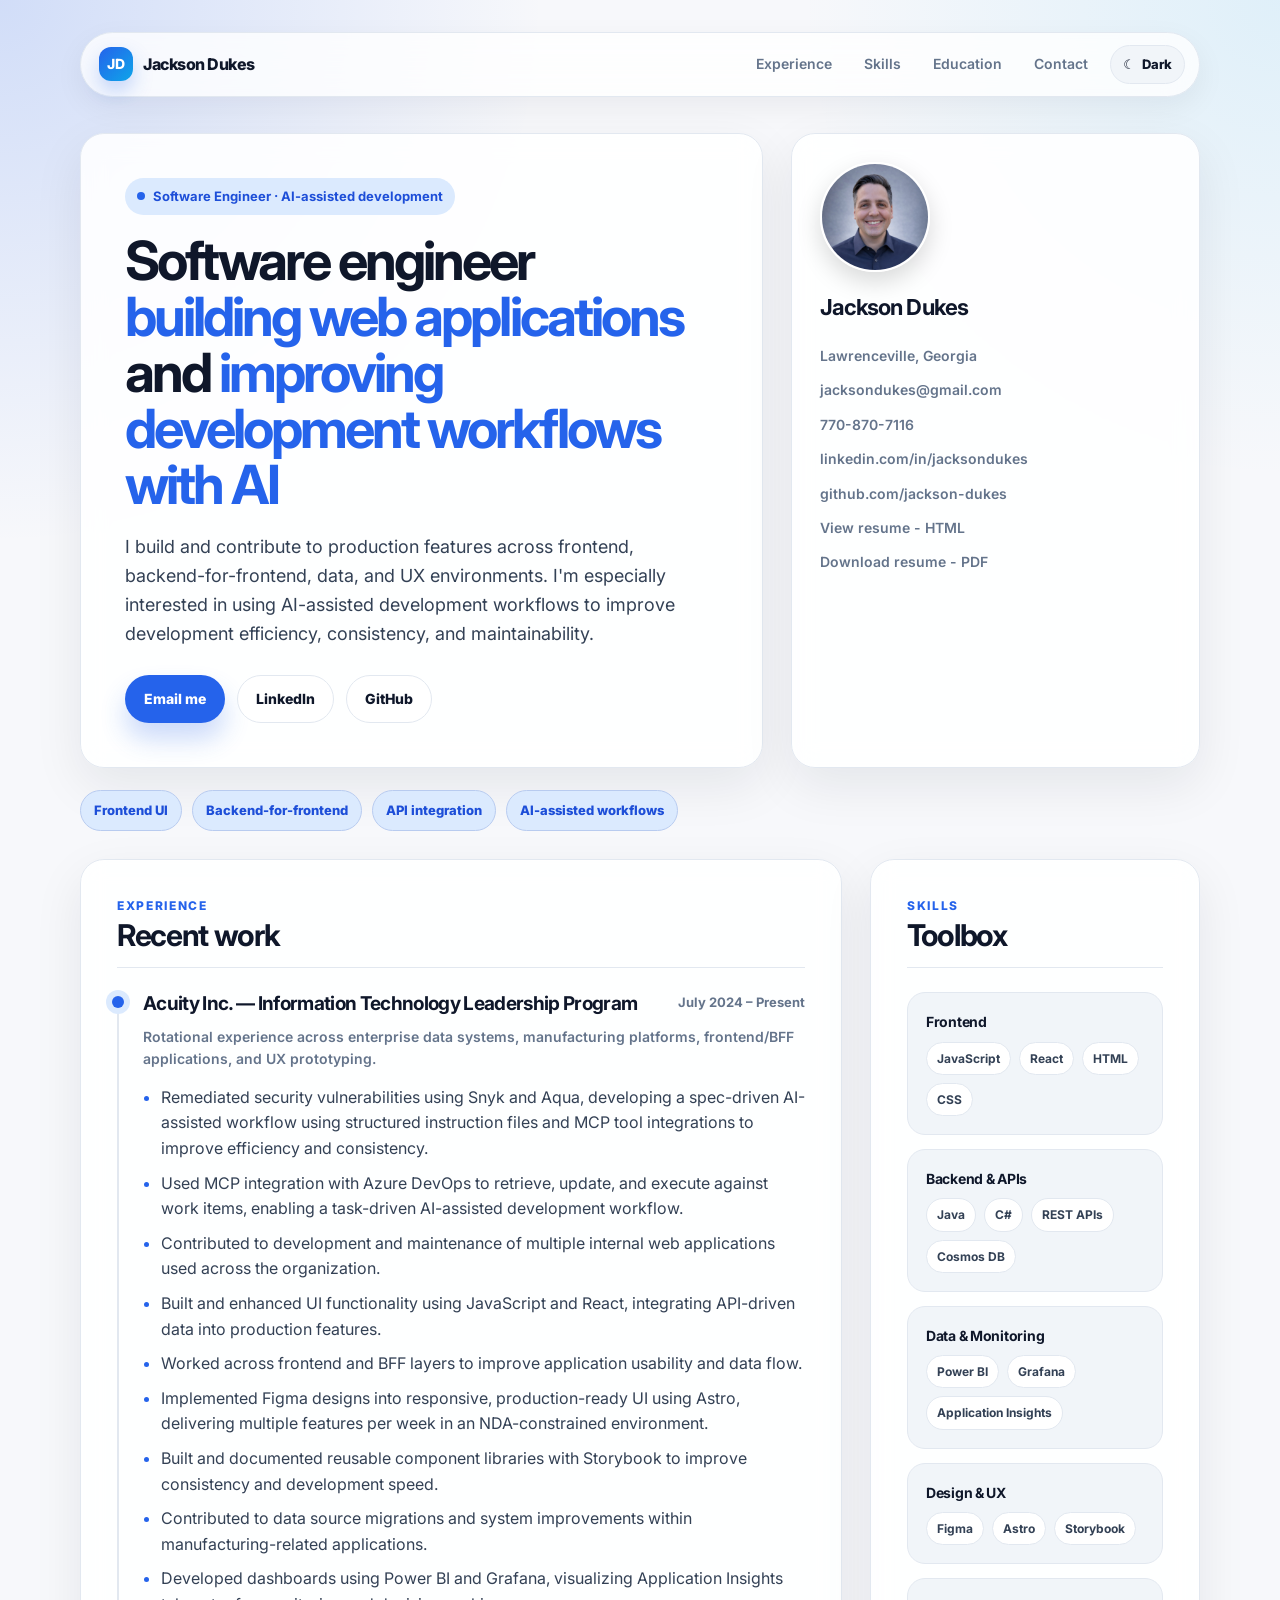
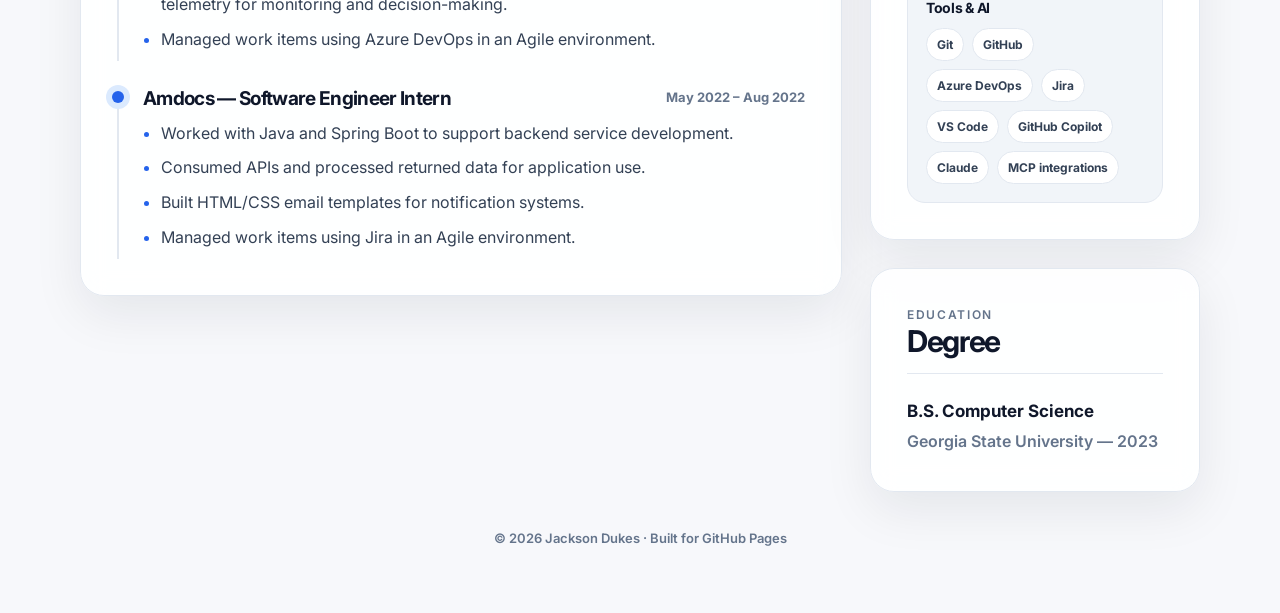
==== index.html @ f9eb19a1 "add resume" ====
<!DOCTYPE html>
<html lang="en">
<head>
  <meta charset="UTF-8" />
  <meta name="viewport" content="width=device-width, initial-scale=1.0" />
  <meta name="description" content="Jackson Dukes — Software engineer focused on frontend, BFF, internal web applications, and AI-assisted development workflows." />
  <meta name="theme-color" content="#f7f8fb" />
  <title>Jackson Dukes | Software Engineer</title>

  <link rel="preconnect" href="https://fonts.googleapis.com" />
  <link rel="preconnect" href="https://fonts.gstatic.com" crossorigin />
  <link href="https://fonts.googleapis.com/css2?family=Inter:wght@400;500;600;700;800&display=swap" rel="stylesheet" />
  <link rel="stylesheet" href="styles.css" />
</head>

<body>
  <main class="page">
    <nav class="nav" aria-label="Primary navigation">
      <a class="brand" href="#top" aria-label="Jackson Dukes home">
        <span class="brand-mark">JD</span>
        <span>Jackson Dukes</span>
      </a>

      <div class="nav-actions">
        <div class="nav-links" aria-label="Page sections">
          <a href="#experience">Experience</a>
          <a href="#skills">Skills</a>
          <a href="#education">Education</a>
          <a href="mailto:jacksondukes@gmail.com">Contact</a>
        </div>

        <button class="theme-toggle" type="button" aria-label="Toggle dark mode" aria-pressed="false">
          <span class="theme-toggle-icon" aria-hidden="true">☾</span>
          <span class="theme-toggle-text">Dark</span>
        </button>
      </div>
    </nav>

    <section class="hero" id="top">
      <div class="hero-card reveal">
        <div class="eyebrow">Software Engineer · AI-assisted development</div>
        <h1 class="hero-title">Software engineer <span>building web applications</span> and <span>improving development workflows with AI</span></h1>
        <p class="hero-summary">
          I build and contribute to production features across frontend, backend-for-frontend, data, and UX environments. I'm especially interested in using AI-assisted development workflows to improve development efficiency, consistency, and maintainability.
        </p>

        <div class="cta-row">
          <a class="button primary" href="mailto:jacksondukes@gmail.com">Email me</a>
          <a class="button secondary" href="https://www.linkedin.com/in/jacksondukes" target="_blank" rel="noreferrer">LinkedIn</a>
          <a class="button secondary" href="https://github.com/jackson-dukes" target="_blank" rel="noreferrer">GitHub</a>
        </div>
      </div>

      <aside class="contact-card reveal" aria-label="Contact information">
        <div class="profile-block">
          <img src="headshot.jpg" alt="Jackson Dukes headshot" class="avatar-img" />
          <div>
            <h2>Jackson Dukes</h2>
            <div class="contact-list">
              <span>Lawrenceville, Georgia</span>
              <a href="mailto:jacksondukes@gmail.com">jacksondukes@gmail.com</a>
              <a href="tel:+17708707116">770-870-7116</a>
              <a href="https://www.linkedin.com/in/jacksondukes" target="_blank" rel="noreferrer">linkedin.com/in/jacksondukes</a>
              <a href="https://github.com/jackson-dukes" target="_blank" rel="noreferrer">github.com/jackson-dukes</a>
              <a href="Jackson-Dukes-Software-Engineer-Resume.html" target="_blank">View resume - HTML</a>
              <a href="Jackson-Dukes-Software-Engineer-Resume.pdf" download>Download resume - PDF</a>
            </div>
          </div>
        </div>
      </aside>
    </section>

    <section class="focus-strip" aria-label="Professional focus areas">
      <div class="focus-item reveal">Frontend UI</div>
      <div class="focus-item reveal">Backend-for-frontend</div>
      <div class="focus-item reveal">API integration</div>
      <div class="focus-item reveal">AI-assisted workflows</div>
    </section>

    <div class="content-grid">
      <div class="main-column">
        <section class="section-card reveal" id="experience">
          <div class="section-header">
            <div>
              <p class="section-kicker">Experience</p>
              <h2>Recent work</h2>
            </div>
          </div>

          <div class="timeline">
            <article class="role">
              <div class="role-top">
                <h3>Acuity Inc. — Information Technology Leadership Program</h3>
                <span class="role-meta">July 2024 – Present</span>
              </div>
              <p class="role-note">Rotational experience across enterprise data systems, manufacturing platforms, frontend/BFF applications, and UX prototyping.</p>
              <ul>
                <li>Remediated security vulnerabilities using Snyk and Aqua, developing a spec-driven AI-assisted workflow using structured instruction files and MCP tool integrations to improve efficiency and consistency.</li>
                <li>Used MCP integration with Azure DevOps to retrieve, update, and execute against work items, enabling a task-driven AI-assisted development workflow.</li>
                <li>Contributed to development and maintenance of multiple internal web applications used across the organization.</li>
                <li>Built and enhanced UI functionality using JavaScript and React, integrating API-driven data into production features.</li>
                <li>Worked across frontend and BFF layers to improve application usability and data flow.</li>
                <li>Implemented Figma designs into responsive, production-ready UI using Astro, delivering multiple features per week in an NDA-constrained environment.</li>
                <li>Built and documented reusable component libraries with Storybook to improve consistency and development speed.</li>
                <li>Contributed to data source migrations and system improvements within manufacturing-related applications.</li>
                <li>Developed dashboards using Power BI and Grafana, visualizing Application Insights telemetry for monitoring and decision-making.</li>
                <li>Managed work items using Azure DevOps in an Agile environment.</li>
              </ul>
            </article>

            <article class="role">
              <div class="role-top">
                <h3>Amdocs — Software Engineer Intern</h3>
                <span class="role-meta">May 2022 – Aug 2022</span>
              </div>
              <ul>
                <li>Worked with Java and Spring Boot to support backend service development.</li>
                <li>Consumed APIs and processed returned data for application use.</li>
                <li>Built HTML/CSS email templates for notification systems.</li>
                <li>Managed work items using Jira in an Agile environment.</li>
              </ul>
            </article>
          </div>
        </section>
      </div>

      <aside class="side-column">
        <section class="section-card reveal" id="skills">
          <div class="section-header">
            <div>
              <p class="section-kicker">Skills</p>
              <h2>Toolbox</h2>
            </div>
          </div>

          <div class="skills-grid">
            <div class="skill-group">
              <h3>Frontend</h3>
              <div class="chips">
                <span class="chip">JavaScript</span>
                <span class="chip">React</span>
                <span class="chip">HTML</span>
                <span class="chip">CSS</span>
              </div>
            </div>

            <div class="skill-group">
              <h3>Backend & APIs</h3>
              <div class="chips">
                <span class="chip">Java</span>
                <span class="chip">C#</span>
                <span class="chip">REST APIs</span>
                <span class="chip">Cosmos DB</span>
              </div>
            </div>

            <div class="skill-group">
              <h3>Data & Monitoring</h3>
              <div class="chips">
                <span class="chip">Power BI</span>
                <span class="chip">Grafana</span>
                <span class="chip">Application Insights</span>
              </div>
            </div>

            <div class="skill-group">
              <h3>Design & UX</h3>
              <div class="chips">
                <span class="chip">Figma</span>
                <span class="chip">Astro</span>
                <span class="chip">Storybook</span>
              </div>
            </div>

            <div class="skill-group">
              <h3>Tools & AI</h3>
              <div class="chips">
                <span class="chip">Git</span>
                <span class="chip">GitHub</span>
                <span class="chip">Azure DevOps</span>
                <span class="chip">Jira</span>
                <span class="chip">VS Code</span>
                <span class="chip">GitHub Copilot</span>
                <span class="chip">Claude</span>
                <span class="chip">MCP integrations</span>
              </div>
            </div>
          </div>
        </section>

        <section class="section-card education-card reveal" id="education">
          <div class="section-header">
            <div>
              <p class="section-kicker">Education</p>
              <h2>Degree</h2>
            </div>
          </div>
          <p><strong>B.S. Computer Science</strong>Georgia State University — 2023</p>
        </section>
      </aside>
    </div>

    <footer class="footer">
      © 2026 Jackson Dukes · Built for GitHub Pages
    </footer>
  </main>

  <script src="script.js"></script>
</body>
</html>
---- styles.css ----
:root {
  --bg: #f7f8fb;
  --surface: #ffffff;
  --surface-alpha: rgba(255, 255, 255, 0.88);
  --surface-nav: rgba(255, 255, 255, 0.78);
  --surface-soft: #f1f5f9;
  --text: #0f172a;
  --muted: #64748b;
  --body-text: #334155;
  --line: #e2e8f0;
  --accent: #2563eb;
  --accent-dark: #1d4ed8;
  --accent-soft: #dbeafe;
  --shadow: 0 18px 50px rgba(15, 23, 42, 0.08);
  --radius-lg: 24px;
  --radius-md: 18px;
  --max-width: 1120px;
}

[data-theme="dark"] {
  --bg: #020617;
  --surface: #0f172a;
  --surface-alpha: rgba(15, 23, 42, 0.86);
  --surface-nav: rgba(15, 23, 42, 0.78);
  --surface-soft: #111c31;
  --text: #f8fafc;
  --muted: #94a3b8;
  --body-text: #cbd5e1;
  --line: rgba(148, 163, 184, 0.24);
  --accent: #60a5fa;
  --accent-dark: #93c5fd;
  --accent-soft: rgba(96, 165, 250, 0.16);
  --shadow: 0 24px 70px rgba(0, 0, 0, 0.32);
}

* {
  box-sizing: border-box;
}

html {
  scroll-behavior: smooth;
}

body {
  margin: 0;
  font-family: "Inter", system-ui, -apple-system, BlinkMacSystemFont, "Segoe UI", sans-serif;
  background:
    radial-gradient(circle at top left, color-mix(in srgb, var(--accent) 18%, transparent), transparent 34rem),
    radial-gradient(circle at top right, rgba(14, 165, 233, 0.10), transparent 30rem),
    var(--bg);
  color: var(--text);
  line-height: 1.6;
  transition: background-color 180ms ease, color 180ms ease;
}

a {
  color: inherit;
  text-decoration: none;
}

.page {
  width: min(100% - 32px, var(--max-width));
  margin: 0 auto;
  padding: 32px 0 64px;
}

.nav {
  position: sticky;
  top: 16px;
  z-index: 10;
  display: flex;
  align-items: center;
  justify-content: space-between;
  gap: 16px;
  margin-bottom: 36px;
  padding: 12px 14px 12px 18px;
  background: var(--surface-nav);
  border: 1px solid var(--line);
  border-radius: 999px;
  backdrop-filter: blur(16px);
  box-shadow: 0 10px 30px rgba(15, 23, 42, 0.06);
}

.brand,
.nav-actions,
.nav-links,
.theme-toggle,
.cta-row,
.button {
  display: inline-flex;
  align-items: center;
}

.brand {
  gap: 10px;
  font-weight: 800;
  letter-spacing: -0.03em;
}

.brand-mark {
  display: grid;
  place-items: center;
  width: 34px;
  height: 34px;
  border-radius: 12px;
  color: #ffffff;
  background: linear-gradient(135deg, var(--accent), #0ea5e9);
  font-size: 14px;
  box-shadow: 0 10px 20px rgba(37, 99, 235, 0.25);
}

.nav-actions {
  gap: 10px;
}

.nav-links {
  gap: 8px;
  color: var(--muted);
  font-size: 14px;
  font-weight: 600;
}

.nav-links a,
.theme-toggle {
  min-height: 38px;
  padding: 8px 12px;
  border-radius: 999px;
}

.nav-links a:hover {
  color: var(--text);
  background: var(--surface-soft);
}

.theme-toggle {
  gap: 7px;
  color: var(--text);
  background: var(--surface-soft);
  border: 1px solid var(--line);
  cursor: pointer;
  font: inherit;
  font-size: 13px;
  font-weight: 800;
}

.theme-toggle:hover {
  transform: translateY(-1px);
}

.hero {
  display: grid;
  grid-template-columns: minmax(0, 1.25fr) minmax(280px, 0.75fr);
  gap: 28px;
  align-items: stretch;
  margin-bottom: 22px;
}

.hero-card,
.contact-card,
.section-card {
  background: var(--surface-alpha);
  border: 1px solid var(--line);
  border-radius: var(--radius-lg);
  box-shadow: var(--shadow);
  backdrop-filter: blur(12px);
}

.hero-card {
  padding: clamp(28px, 4vw, 44px);
}

.eyebrow {
  display: inline-flex;
  align-items: center;
  gap: 8px;
  margin-bottom: 18px;
  padding: 8px 12px;
  color: var(--accent-dark);
  background: var(--accent-soft);
  border-radius: 999px;
  font-size: 13px;
  font-weight: 700;
}

.eyebrow::before {
  content: "";
  width: 8px;
  height: 8px;
  border-radius: 999px;
  background: var(--accent);
}

h1 {
  margin: 0;
  max-width: 760px;
  font-size: clamp(34px, 5vw, 54px);
  line-height: 1.04;
  letter-spacing: -0.055em;
}

.hero-title span {
  color: var(--accent);
}

.hero-summary {
  max-width: 720px;
  margin: 20px 0 0;
  color: var(--body-text);
  font-size: clamp(16px, 1.7vw, 18px);
}

.cta-row {
  flex-wrap: wrap;
  gap: 12px;
  margin-top: 26px;
}

.button {
  justify-content: center;
  min-height: 46px;
  padding: 12px 18px;
  border-radius: 999px;
  font-size: 14px;
  font-weight: 800;
  border: 1px solid transparent;
  transition: transform 160ms ease, box-shadow 160ms ease, background 160ms ease;
}

.button:hover {
  transform: translateY(-2px);
}

.button.primary {
  color: #ffffff;
  background: var(--accent);
  box-shadow: 0 16px 26px rgba(37, 99, 235, 0.24);
}

.button.primary:hover {
  background: var(--accent-dark);
}

.button.secondary {
  color: var(--text);
  background: var(--surface);
  border-color: var(--line);
}

.contact-card {
  display: flex;
  flex-direction: column;
  justify-content: space-between;
  padding: 28px;
}

.profile-block {
  display: grid;
  gap: 18px;
}

.avatar {
  display: grid;
  place-items: center;
  width: 72px;
  height: 72px;
  border-radius: 24px;
  color: #ffffff;
  background: linear-gradient(135deg, var(--text), var(--accent));
  font-size: 25px;
  font-weight: 800;
  letter-spacing: -0.06em;
  box-shadow: 0 18px 35px rgba(15, 23, 42, 0.2);
}

.avatar-img {
  width: 110px;
  height: 110px;
  border-radius: 50%;
  object-fit: cover;
  box-shadow: 0 10px 25px rgba(0,0,0,0.15);
  border: 2px solid white;
  transition: transform 0.2s ease, box-shadow 0.2s ease;
}

.avatar-img:hover {
  transform: scale(1.03);
  box-shadow: 0 14px 30px rgba(0,0,0,0.2);
}

.contact-card h2 {
  margin: 0;
  font-size: 22px;
  letter-spacing: -0.04em;
}

.contact-list {
  display: grid;
  gap: 12px;
  margin-top: 20px;
  color: var(--muted);
  font-size: 14px;
  font-weight: 600;
}

.contact-list a:hover {
  color: var(--accent);
}

.focus-strip {
  display: flex;
  flex-wrap: wrap;
  gap: 10px;
  margin: 22px 0 28px;
}

.focus-item {
  padding: 9px 13px;
  color: var(--accent-dark);
  background: var(--accent-soft);
  border: 1px solid color-mix(in srgb, var(--accent) 22%, var(--line));
  border-radius: 999px;
  font-size: 13px;
  font-weight: 800;
}

.content-grid {
  display: grid;
  grid-template-columns: minmax(0, 1fr) 330px;
  gap: 28px;
  align-items: start;
}

.main-column,
.side-column {
  display: grid;
  gap: 28px;
}

.section-card {
  padding: clamp(24px, 4vw, 36px);
}

.section-header {
  display: flex;
  align-items: end;
  justify-content: space-between;
  gap: 20px;
  margin-bottom: 24px;
  padding-bottom: 16px;
  border-bottom: 1px solid var(--line);
}

.section-kicker {
  margin: 0 0 4px;
  color: var(--accent);
  font-size: 12px;
  font-weight: 800;
  text-transform: uppercase;
  letter-spacing: 0.14em;
}

.section-header h2 {
  margin: 0;
  font-size: clamp(22px, 3vw, 30px);
  line-height: 1.08;
  letter-spacing: -0.045em;
}

.timeline {
  display: grid;
  gap: 26px;
}

.role {
  position: relative;
  padding-left: 24px;
  border-left: 2px solid var(--line);
}

.role::before {
  content: "";
  position: absolute;
  left: -7px;
  top: 4px;
  width: 12px;
  height: 12px;
  border-radius: 999px;
  background: var(--accent);
  box-shadow: 0 0 0 6px var(--accent-soft);
}

.role-top {
  display: flex;
  justify-content: space-between;
  gap: 16px;
  margin-bottom: 10px;
}

.role h3 {
  margin: 0;
  font-size: 19px;
  line-height: 1.25;
  letter-spacing: -0.035em;
}

.role-meta {
  flex: 0 0 auto;
  color: var(--muted);
  font-size: 13px;
  font-weight: 700;
  white-space: nowrap;
}

.role-note {
  margin: 0 0 14px;
  color: var(--muted);
  font-size: 14px;
  font-weight: 600;
}

ul {
  margin: 0;
  padding-left: 18px;
}

li {
  margin-bottom: 9px;
  color: var(--body-text);
}

li::marker {
  color: var(--accent);
}

.skills-grid {
  display: grid;
  gap: 14px;
}

.skill-group {
  padding: 18px;
  background: var(--surface-soft);
  border: 1px solid var(--line);
  border-radius: var(--radius-md);
}

.skill-group h3 {
  margin: 0 0 8px;
  font-size: 14px;
  letter-spacing: -0.02em;
}

.chips {
  display: flex;
  flex-wrap: wrap;
  gap: 8px;
}

.chip {
  display: inline-flex;
  align-items: center;
  min-height: 30px;
  padding: 6px 10px;
  color: var(--body-text);
  background: var(--surface);
  border: 1px solid var(--line);
  border-radius: 999px;
  font-size: 12px;
  font-weight: 700;
}

.education-card p {
  margin: 0;
  color: var(--muted);
  font-weight: 600;
}

.education-card strong {
  display: block;
  margin-bottom: 4px;
  color: var(--text);
  font-size: 17px;
}

.footer {
  margin-top: 36px;
  color: var(--muted);
  text-align: center;
  font-size: 13px;
  font-weight: 600;
}

.reveal {
  opacity: 0;
  transform: translateY(14px);
  transition: opacity 520ms ease, transform 520ms ease;
}

.reveal.is-visible {
  opacity: 1;
  transform: translateY(0);
}

@media (prefers-reduced-motion: reduce) {
  html {
    scroll-behavior: auto;
  }

  *,
  *::before,
  *::after {
    transition-duration: 0.01ms !important;
    animation-duration: 0.01ms !important;
    animation-iteration-count: 1 !important;
  }

  .reveal {
    opacity: 1;
    transform: none;
  }
}

@media (max-width: 900px) {
  .hero,
  .content-grid {
    grid-template-columns: 1fr;
  }

  .contact-card {
    min-height: auto;
  }

}

@media (max-width: 680px) {
  .page {
    width: min(100% - 22px, var(--max-width));
    padding-top: 16px;
  }

  .nav {
    position: static;
    align-items: flex-start;
    border-radius: 24px;
  }

  .nav-links {
    display: none;
  }

  .theme-toggle-text {
    display: none;
  }

  .hero-card,
  .contact-card,
  .section-card {
    border-radius: 22px;
  }

  .role-top {
    display: grid;
  }

  .role-meta {
    white-space: normal;
  }

  .cta-row .button {
    width: 100%;
  }
}

@media print {
  body {
    background: #ffffff;
    color: #111827;
  }

  .page {
    width: 100%;
    padding: 0;
  }

  .nav,
  .cta-row,
  .footer {
    display: none;
  }

  .hero,
  .content-grid {
    display: block;
  }

  .hero-card,
  .contact-card,
  .section-card,
  .focus-item {
    box-shadow: none;
    border: 1px solid #e5e7eb;
    break-inside: avoid;
  }

  .contact-card,
  .section-card,
  .focus-strip {
    margin-top: 16px;
  }
}
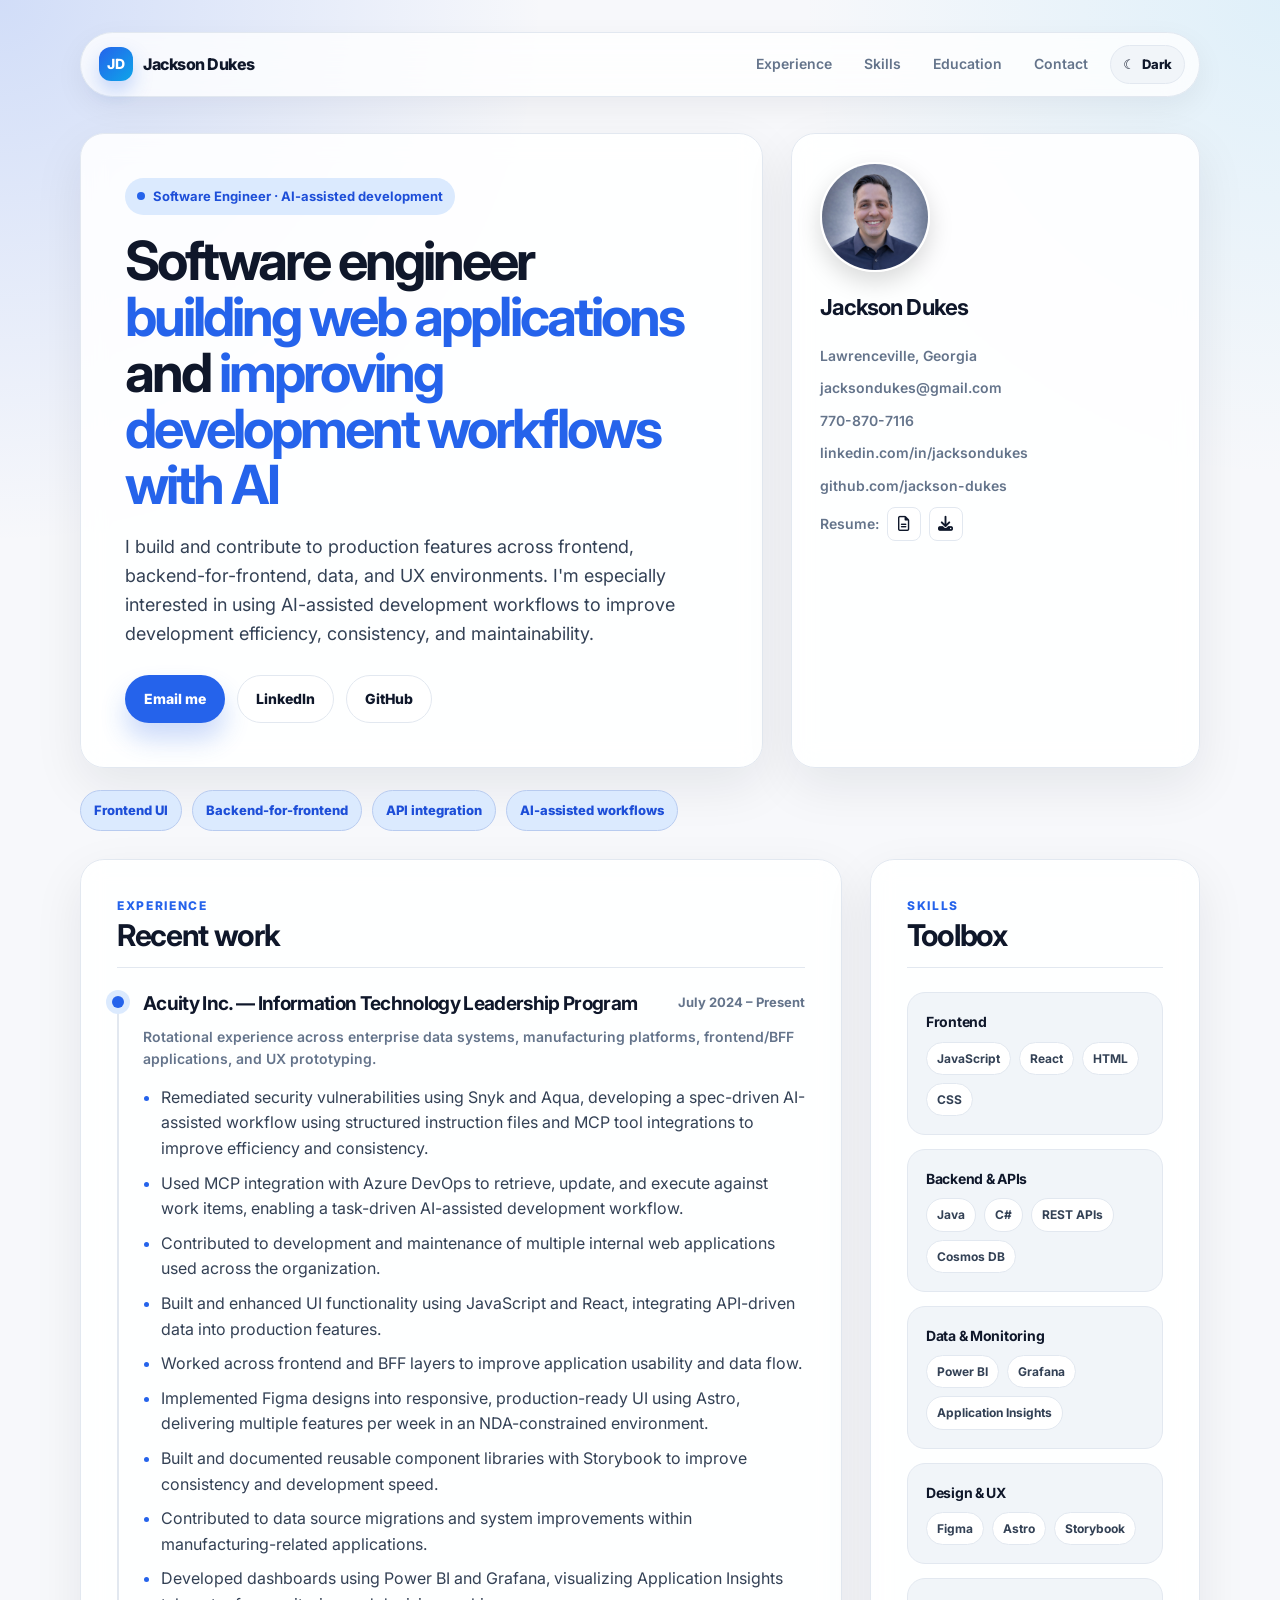
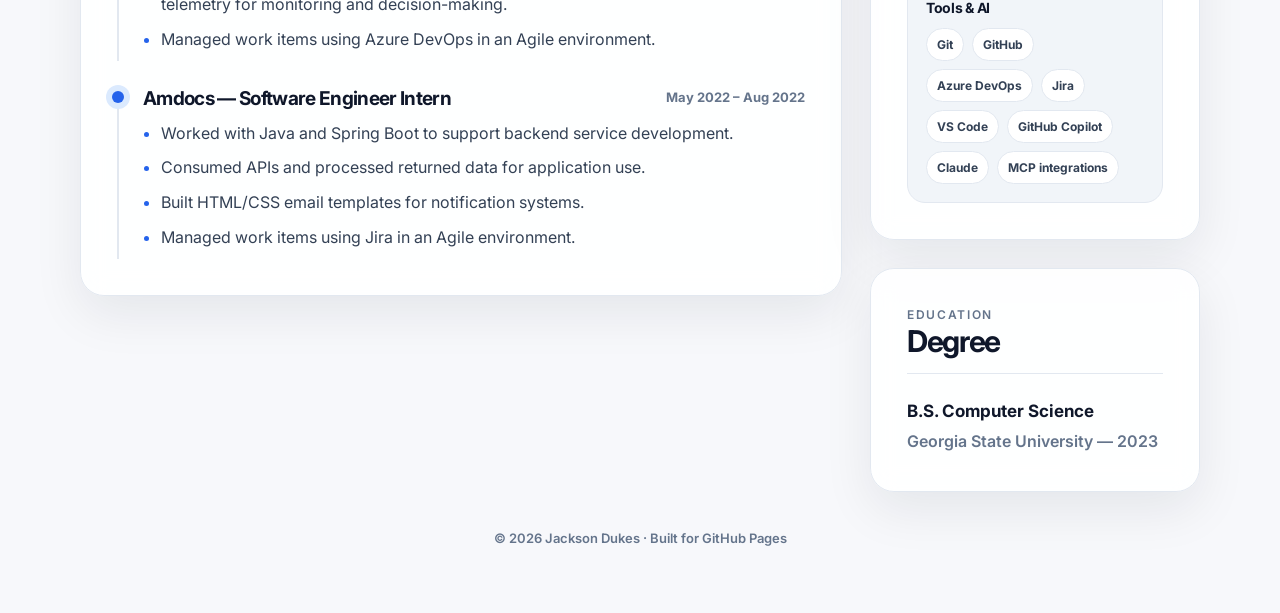
==== commit b6fa4b06: "add resume fontawesome icon links" ====
--- a/index.html
+++ b/index.html
@@ -11,6 +11,7 @@
   <link rel="preconnect" href="https://fonts.gstatic.com" crossorigin />
   <link href="https://fonts.googleapis.com/css2?family=Inter:wght@400;500;600;700;800&display=swap" rel="stylesheet" />
   <link rel="stylesheet" href="styles.css" />
+  <link rel="stylesheet" href="https://cdnjs.cloudflare.com/ajax/libs/font-awesome/6.5.0/css/all.min.css">
 </head>
 
 <body>
@@ -62,8 +63,24 @@
               <a href="tel:+17708707116">770-870-7116</a>
               <a href="https://www.linkedin.com/in/jacksondukes" target="_blank" rel="noreferrer">linkedin.com/in/jacksondukes</a>
               <a href="https://github.com/jackson-dukes" target="_blank" rel="noreferrer">github.com/jackson-dukes</a>
-              <a href="Jackson-Dukes-Software-Engineer-Resume.html" target="_blank">View resume - HTML</a>
-              <a href="Jackson-Dukes-Software-Engineer-Resume.pdf" download>Download resume - PDF</a>
+              <div class="resume-row">
+                <span class="resume-label">Resume:</span>
+
+                <a href="Jackson-Dukes-Software-Engineer-Resume.html"
+                  target="_blank"
+                  rel="noreferrer"
+                  class="resume-icon"
+                  aria-label="View resume (HTML)">
+                  <i class="fa-regular fa-file-lines"></i>
+                </a>
+
+                <a href="Jackson-Dukes-Software-Engineer-Resume.pdf"
+                  download
+                  class="resume-icon"
+                  aria-label="Download resume (PDF)">
+                  <i class="fa-solid fa-download"></i>
+                </a>
+              </div>
             </div>
           </div>
         </div>
--- a/styles.css
+++ b/styles.css
@@ -33,6 +33,8 @@
   --shadow: 0 24px 70px rgba(0, 0, 0, 0.32);
 }
 
+/* Base */
+
 * {
   box-sizing: border-box;
 }
@@ -58,11 +60,58 @@
   text-decoration: none;
 }
 
+ul {
+  margin: 0;
+  padding-left: 18px;
+}
+
+li {
+  margin-bottom: 9px;
+  color: var(--body-text);
+}
+
+li::marker {
+  color: var(--accent);
+}
+
+h1 {
+  margin: 0;
+  max-width: 760px;
+  font-size: clamp(34px, 5vw, 54px);
+  line-height: 1.04;
+  letter-spacing: -0.055em;
+}
+
+/* Layout */
+
 .page {
   width: min(100% - 32px, var(--max-width));
   margin: 0 auto;
   padding: 32px 0 64px;
 }
+
+.hero {
+  display: grid;
+  grid-template-columns: minmax(0, 1.25fr) minmax(280px, 0.75fr);
+  gap: 28px;
+  align-items: stretch;
+  margin-bottom: 22px;
+}
+
+.content-grid {
+  display: grid;
+  grid-template-columns: minmax(0, 1fr) 330px;
+  gap: 28px;
+  align-items: start;
+}
+
+.main-column,
+.side-column {
+  display: grid;
+  gap: 28px;
+}
+
+/* Navigation */
 
 .nav {
   position: sticky;
@@ -81,17 +130,9 @@
   box-shadow: 0 10px 30px rgba(15, 23, 42, 0.06);
 }
 
-.brand,
-.nav-actions,
-.nav-links,
-.theme-toggle,
-.cta-row,
-.button {
-  display: inline-flex;
-  align-items: center;
-}
-
 .brand {
+  display: inline-flex;
+  align-items: center;
   gap: 10px;
   font-weight: 800;
   letter-spacing: -0.03em;
@@ -110,10 +151,14 @@
 }
 
 .nav-actions {
+  display: inline-flex;
+  align-items: center;
   gap: 10px;
 }
 
 .nav-links {
+  display: inline-flex;
+  align-items: center;
   gap: 8px;
   color: var(--muted);
   font-size: 14px;
@@ -133,6 +178,8 @@
 }
 
 .theme-toggle {
+  display: inline-flex;
+  align-items: center;
   gap: 7px;
   color: var(--text);
   background: var(--surface-soft);
@@ -147,13 +194,7 @@
   transform: translateY(-1px);
 }
 
-.hero {
-  display: grid;
-  grid-template-columns: minmax(0, 1.25fr) minmax(280px, 0.75fr);
-  gap: 28px;
-  align-items: stretch;
-  margin-bottom: 22px;
-}
+/* Cards */
 
 .hero-card,
 .contact-card,
@@ -169,6 +210,19 @@
   padding: clamp(28px, 4vw, 44px);
 }
 
+.contact-card {
+  display: flex;
+  flex-direction: column;
+  gap: 16px;
+  padding: 28px;
+}
+
+.section-card {
+  padding: clamp(24px, 4vw, 36px);
+}
+
+/* Hero */
+
 .eyebrow {
   display: inline-flex;
   align-items: center;
@@ -190,14 +244,6 @@
   background: var(--accent);
 }
 
-h1 {
-  margin: 0;
-  max-width: 760px;
-  font-size: clamp(34px, 5vw, 54px);
-  line-height: 1.04;
-  letter-spacing: -0.055em;
-}
-
 .hero-title span {
   color: var(--accent);
 }
@@ -210,12 +256,18 @@
 }
 
 .cta-row {
+  display: inline-flex;
+  align-items: center;
   flex-wrap: wrap;
   gap: 12px;
   margin-top: 26px;
 }
 
+/* Buttons */
+
 .button {
+  display: inline-flex;
+  align-items: center;
   justify-content: center;
   min-height: 46px;
   padding: 12px 18px;
@@ -246,30 +298,11 @@
   border-color: var(--line);
 }
 
-.contact-card {
-  display: flex;
-  flex-direction: column;
-  justify-content: space-between;
-  padding: 28px;
-}
+/* Contact */
 
 .profile-block {
   display: grid;
   gap: 18px;
-}
-
-.avatar {
-  display: grid;
-  place-items: center;
-  width: 72px;
-  height: 72px;
-  border-radius: 24px;
-  color: #ffffff;
-  background: linear-gradient(135deg, var(--text), var(--accent));
-  font-size: 25px;
-  font-weight: 800;
-  letter-spacing: -0.06em;
-  box-shadow: 0 18px 35px rgba(15, 23, 42, 0.2);
 }
 
 .avatar-img {
@@ -277,14 +310,14 @@
   height: 110px;
   border-radius: 50%;
   object-fit: cover;
-  box-shadow: 0 10px 25px rgba(0,0,0,0.15);
-  border: 2px solid white;
+  border: 2px solid #ffffff;
+  box-shadow: 0 10px 25px rgba(0, 0, 0, 0.15);
   transition: transform 0.2s ease, box-shadow 0.2s ease;
 }
 
 .avatar-img:hover {
   transform: scale(1.03);
-  box-shadow: 0 14px 30px rgba(0,0,0,0.2);
+  box-shadow: 0 14px 30px rgba(0, 0, 0, 0.2);
 }
 
 .contact-card h2 {
@@ -295,7 +328,7 @@
 
 .contact-list {
   display: grid;
-  gap: 12px;
+  gap: 10px;
   margin-top: 20px;
   color: var(--muted);
   font-size: 14px;
@@ -305,6 +338,39 @@
 .contact-list a:hover {
   color: var(--accent);
 }
+
+.resume-row {
+  display: flex;
+  align-items: center;
+  gap: 8px;
+}
+
+.resume-label {
+  color: var(--muted);
+}
+
+.resume-icon {
+  display: inline-flex;
+  align-items: center;
+  justify-content: center;
+  width: 34px;
+  height: 34px;
+  color: var(--text);
+  background: var(--surface);
+  border: 1px solid var(--line);
+  border-radius: 8px;
+  font-size: 15px;
+  transition: color 150ms ease, background 150ms ease, border-color 150ms ease, transform 150ms ease;
+}
+
+.resume-icon:hover {
+  color: var(--accent);
+  background: var(--accent-soft);
+  border-color: var(--accent);
+  transform: translateY(-1px);
+}
+
+/* Focus strip */
 
 .focus-strip {
   display: flex;
@@ -323,22 +389,7 @@
   font-weight: 800;
 }
 
-.content-grid {
-  display: grid;
-  grid-template-columns: minmax(0, 1fr) 330px;
-  gap: 28px;
-  align-items: start;
-}
-
-.main-column,
-.side-column {
-  display: grid;
-  gap: 28px;
-}
-
-.section-card {
-  padding: clamp(24px, 4vw, 36px);
-}
+/* Sections */
 
 .section-header {
   display: flex;
@@ -366,6 +417,8 @@
   letter-spacing: -0.045em;
 }
 
+/* Experience */
+
 .timeline {
   display: grid;
   gap: 26px;
@@ -418,19 +471,7 @@
   font-weight: 600;
 }
 
-ul {
-  margin: 0;
-  padding-left: 18px;
-}
-
-li {
-  margin-bottom: 9px;
-  color: var(--body-text);
-}
-
-li::marker {
-  color: var(--accent);
-}
+/* Skills */
 
 .skills-grid {
   display: grid;
@@ -469,6 +510,8 @@
   font-weight: 700;
 }
 
+/* Education */
+
 .education-card p {
   margin: 0;
   color: var(--muted);
@@ -481,6 +524,8 @@
   color: var(--text);
   font-size: 17px;
 }
+
+/* Footer */
 
 .footer {
   margin-top: 36px;
@@ -490,6 +535,8 @@
   font-weight: 600;
 }
 
+/* Reveal animation */
+
 .reveal {
   opacity: 0;
   transform: translateY(14px);
@@ -500,6 +547,8 @@
   opacity: 1;
   transform: translateY(0);
 }
+
+/* Accessibility */
 
 @media (prefers-reduced-motion: reduce) {
   html {
@@ -520,6 +569,8 @@
   }
 }
 
+/* Tablet */
+
 @media (max-width: 900px) {
   .hero,
   .content-grid {
@@ -529,8 +580,9 @@
   .contact-card {
     min-height: auto;
   }
-
-}
+}
+
+/* Mobile */
 
 @media (max-width: 680px) {
   .page {
@@ -570,6 +622,8 @@
     width: 100%;
   }
 }
+
+/* Print */
 
 @media print {
   body {
@@ -607,4 +661,4 @@
   .focus-strip {
     margin-top: 16px;
   }
-}
+}
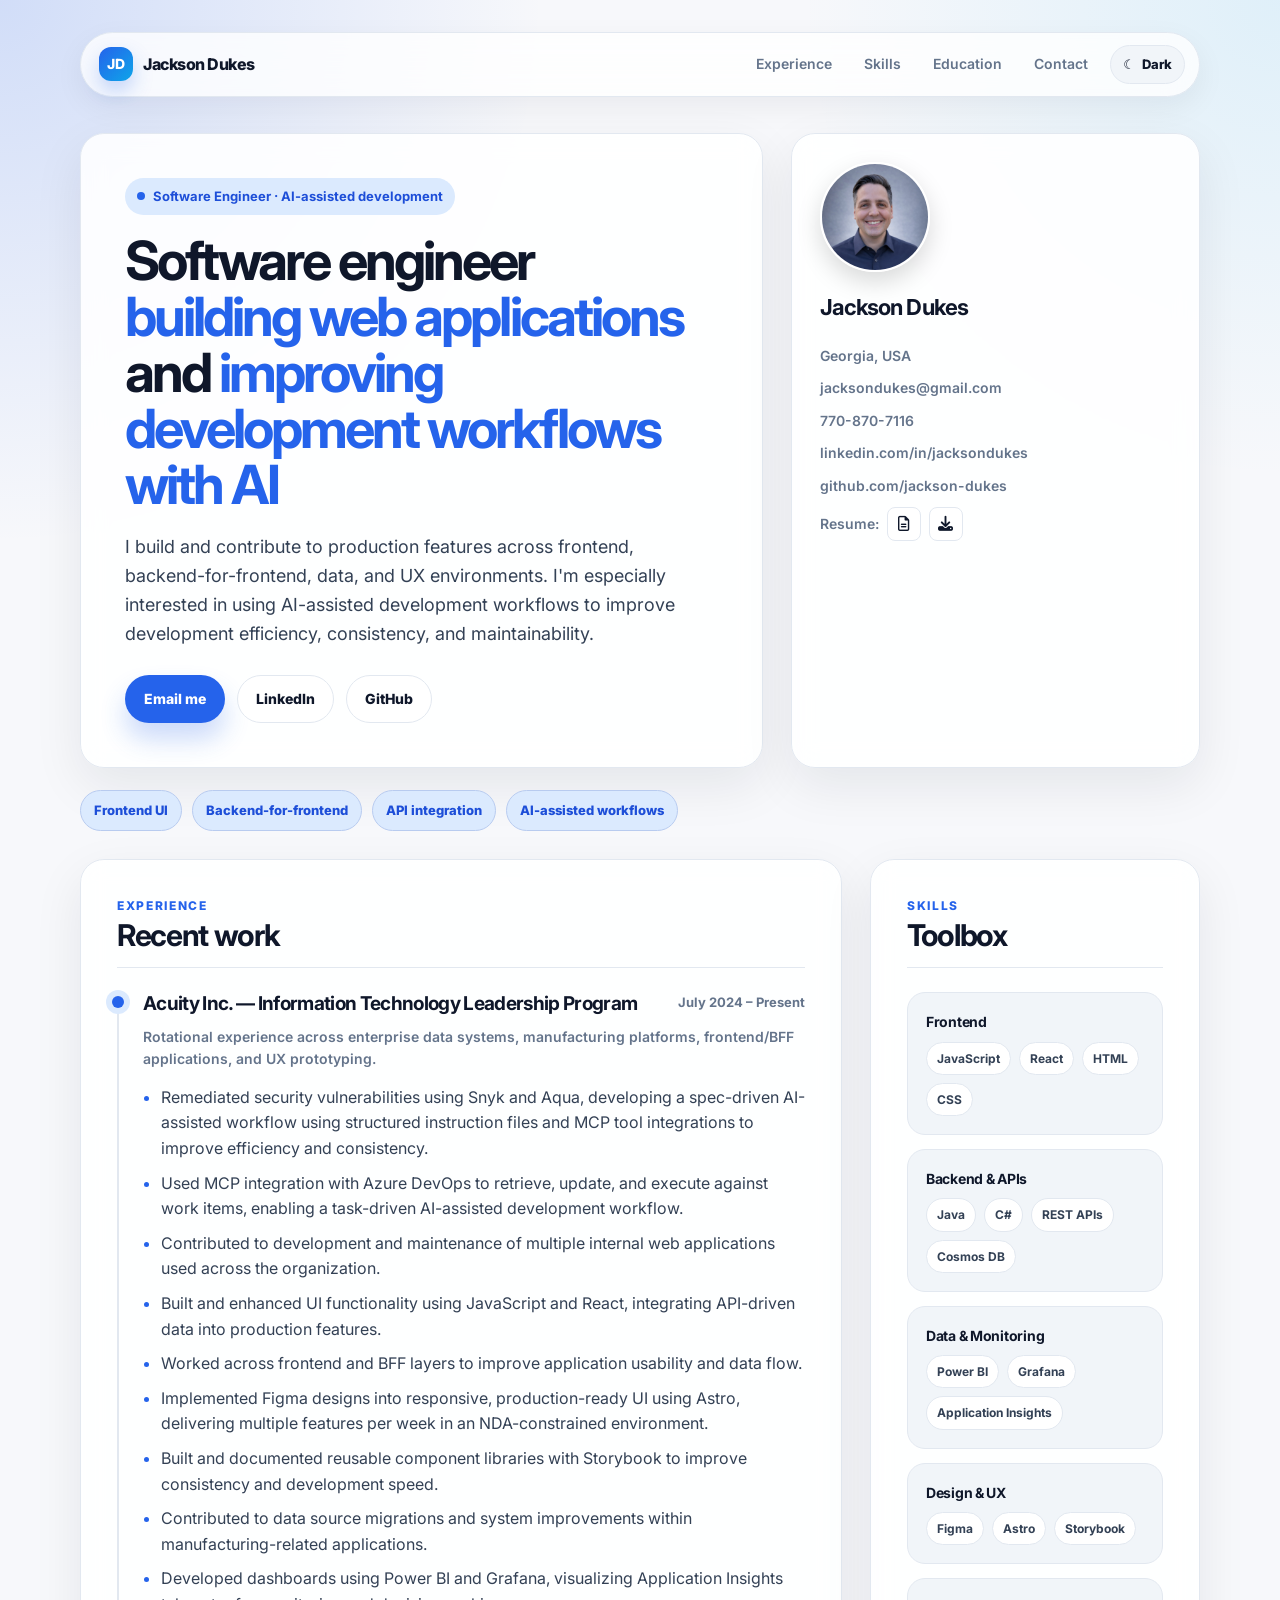
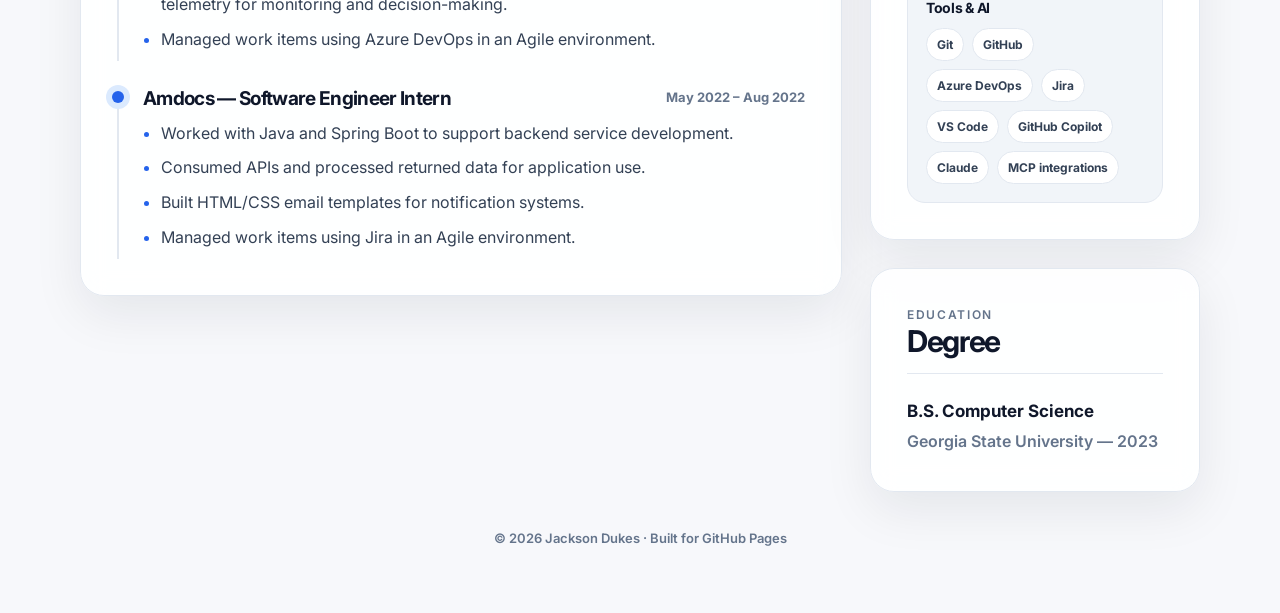
==== commit 594ad21c: "update location" ====
--- a/index.html
+++ b/index.html
@@ -58,7 +58,7 @@
           <div>
             <h2>Jackson Dukes</h2>
             <div class="contact-list">
-              <span>Lawrenceville, Georgia</span>
+              <span>Georgia, USA</span>
               <a href="mailto:jacksondukes@gmail.com">jacksondukes@gmail.com</a>
               <a href="tel:+17708707116">770-870-7116</a>
               <a href="https://www.linkedin.com/in/jacksondukes" target="_blank" rel="noreferrer">linkedin.com/in/jacksondukes</a>
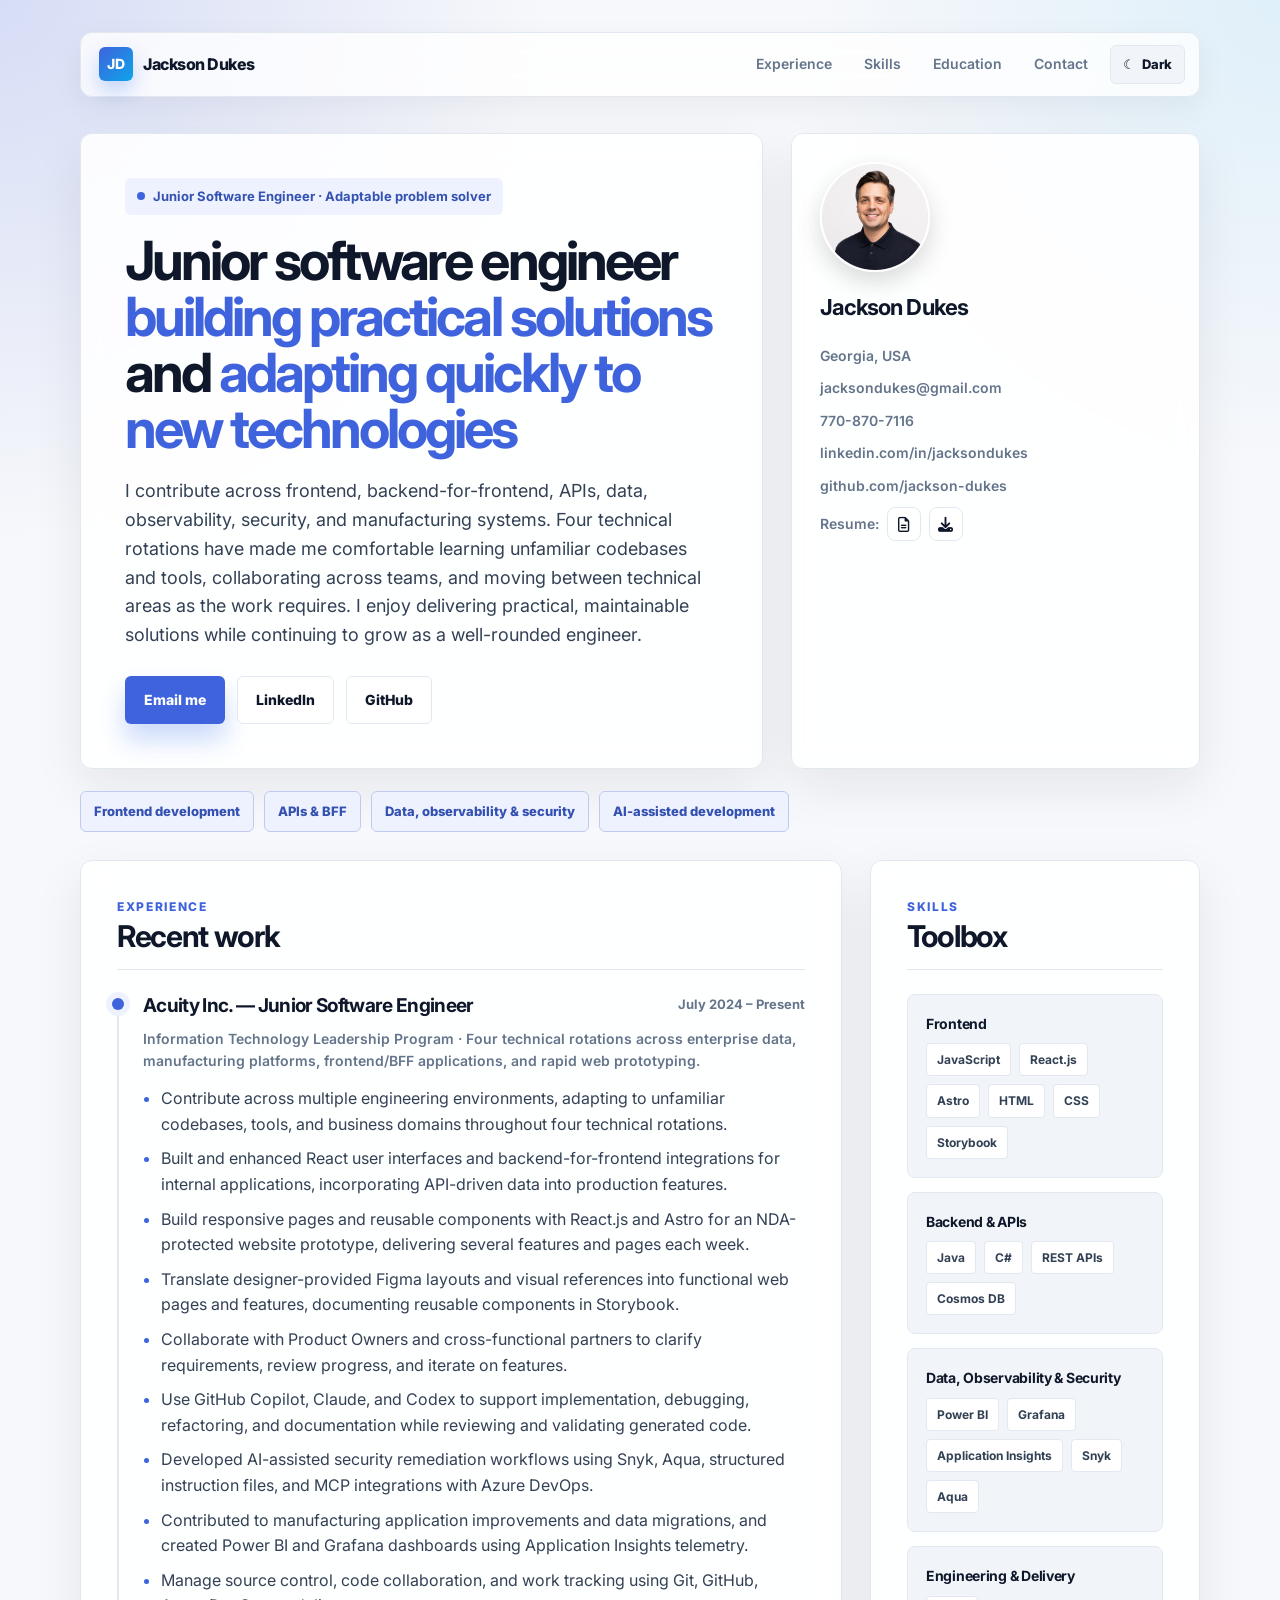
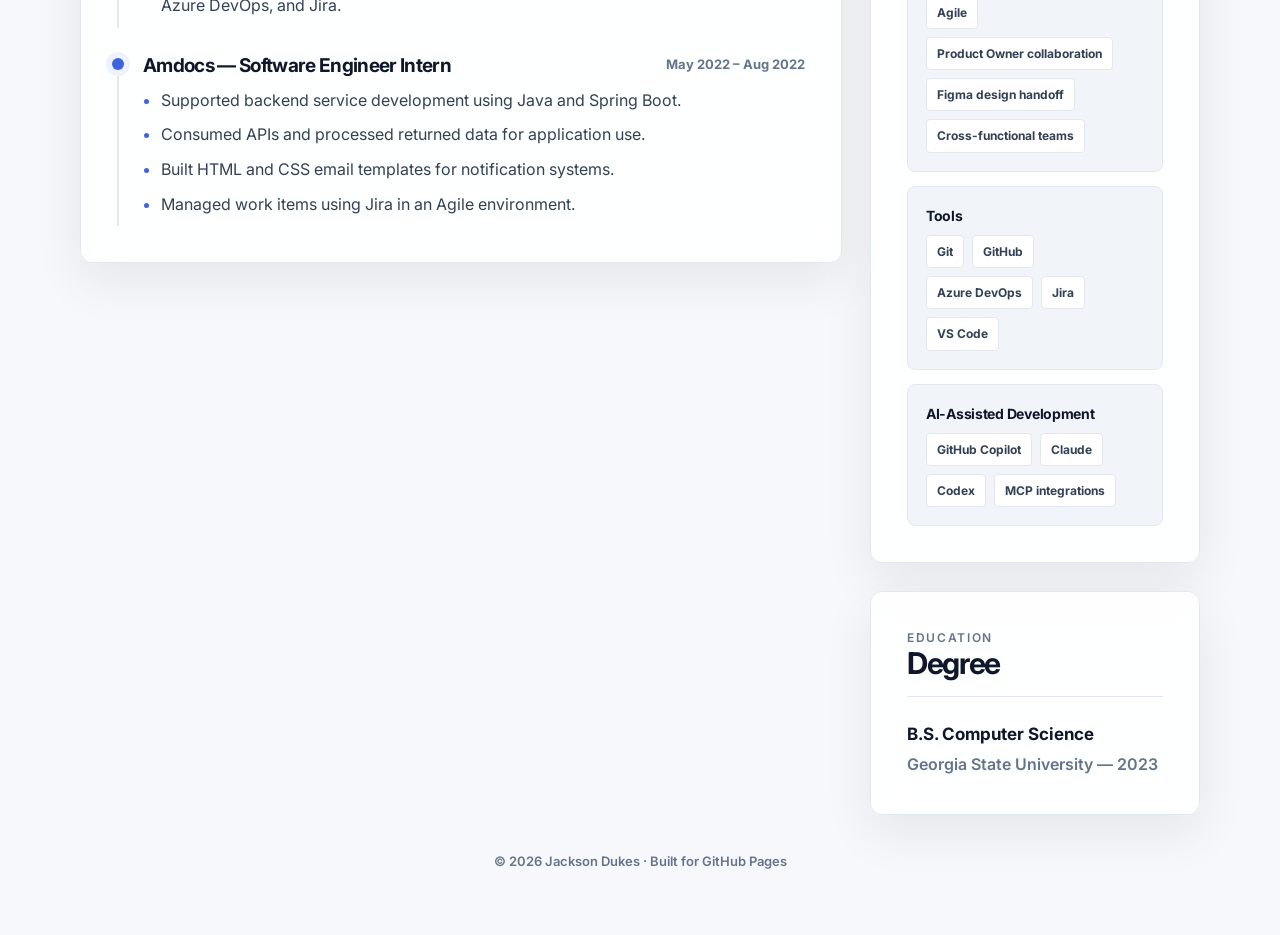
==== commit f3d9f8ce: "Refresh resume and portfolio" ====
--- a/index.html
+++ b/index.html
@@ -3,7 +3,7 @@
 <head>
   <meta charset="UTF-8" />
   <meta name="viewport" content="width=device-width, initial-scale=1.0" />
-  <meta name="description" content="Jackson Dukes — Software engineer focused on frontend, BFF, internal web applications, and AI-assisted development workflows." />
+  <meta name="description" content="Jackson Dukes — Junior software engineer with experience across frontend, backend-for-frontend, APIs, data, observability, security, and AI-assisted development." />
   <meta name="theme-color" content="#f7f8fb" />
   <title>Jackson Dukes | Software Engineer</title>
 
@@ -39,10 +39,10 @@
 
     <section class="hero" id="top">
       <div class="hero-card reveal">
-        <div class="eyebrow">Software Engineer · AI-assisted development</div>
-        <h1 class="hero-title">Software engineer <span>building web applications</span> and <span>improving development workflows with AI</span></h1>
+        <div class="eyebrow">Junior Software Engineer · Adaptable problem solver</div>
+        <h1 class="hero-title">Junior software engineer <span>building practical solutions</span> and <span>adapting quickly to new technologies</span></h1>
         <p class="hero-summary">
-          I build and contribute to production features across frontend, backend-for-frontend, data, and UX environments. I'm especially interested in using AI-assisted development workflows to improve development efficiency, consistency, and maintainability.
+          I contribute across frontend, backend-for-frontend, APIs, data, observability, security, and manufacturing systems. Four technical rotations have made me comfortable learning unfamiliar codebases and tools, collaborating across teams, and moving between technical areas as the work requires. I enjoy delivering practical, maintainable solutions while continuing to grow as a well-rounded engineer.
         </p>
 
         <div class="cta-row">
@@ -88,10 +88,10 @@
     </section>
 
     <section class="focus-strip" aria-label="Professional focus areas">
-      <div class="focus-item reveal">Frontend UI</div>
-      <div class="focus-item reveal">Backend-for-frontend</div>
-      <div class="focus-item reveal">API integration</div>
-      <div class="focus-item reveal">AI-assisted workflows</div>
+      <div class="focus-item reveal">Frontend development</div>
+      <div class="focus-item reveal">APIs & BFF</div>
+      <div class="focus-item reveal">Data, observability & security</div>
+      <div class="focus-item reveal">AI-assisted development</div>
     </section>
 
     <div class="content-grid">
@@ -107,21 +107,20 @@
           <div class="timeline">
             <article class="role">
               <div class="role-top">
-                <h3>Acuity Inc. — Information Technology Leadership Program</h3>
+                <h3>Acuity Inc. — Junior Software Engineer</h3>
                 <span class="role-meta">July 2024 – Present</span>
               </div>
-              <p class="role-note">Rotational experience across enterprise data systems, manufacturing platforms, frontend/BFF applications, and UX prototyping.</p>
+              <p class="role-note">Information Technology Leadership Program · Four technical rotations across enterprise data, manufacturing platforms, frontend/BFF applications, and rapid web prototyping.</p>
               <ul>
-                <li>Remediated security vulnerabilities using Snyk and Aqua, developing a spec-driven AI-assisted workflow using structured instruction files and MCP tool integrations to improve efficiency and consistency.</li>
-                <li>Used MCP integration with Azure DevOps to retrieve, update, and execute against work items, enabling a task-driven AI-assisted development workflow.</li>
-                <li>Contributed to development and maintenance of multiple internal web applications used across the organization.</li>
-                <li>Built and enhanced UI functionality using JavaScript and React, integrating API-driven data into production features.</li>
-                <li>Worked across frontend and BFF layers to improve application usability and data flow.</li>
-                <li>Implemented Figma designs into responsive, production-ready UI using Astro, delivering multiple features per week in an NDA-constrained environment.</li>
-                <li>Built and documented reusable component libraries with Storybook to improve consistency and development speed.</li>
-                <li>Contributed to data source migrations and system improvements within manufacturing-related applications.</li>
-                <li>Developed dashboards using Power BI and Grafana, visualizing Application Insights telemetry for monitoring and decision-making.</li>
-                <li>Managed work items using Azure DevOps in an Agile environment.</li>
+                <li>Contribute across multiple engineering environments, adapting to unfamiliar codebases, tools, and business domains throughout four technical rotations.</li>
+                <li>Built and enhanced React user interfaces and backend-for-frontend integrations for internal applications, incorporating API-driven data into production features.</li>
+                <li>Build responsive pages and reusable components with React.js and Astro for an NDA-protected website prototype, delivering several features and pages each week.</li>
+                <li>Translate designer-provided Figma layouts and visual references into functional web pages and features, documenting reusable components in Storybook.</li>
+                <li>Collaborate with Product Owners and cross-functional partners to clarify requirements, review progress, and iterate on features.</li>
+                <li>Use GitHub Copilot, Claude, and Codex to support implementation, debugging, refactoring, and documentation while reviewing and validating generated code.</li>
+                <li>Developed AI-assisted security remediation workflows using Snyk, Aqua, structured instruction files, and MCP integrations with Azure DevOps.</li>
+                <li>Contributed to manufacturing application improvements and data migrations, and created Power BI and Grafana dashboards using Application Insights telemetry.</li>
+                <li>Manage source control, code collaboration, and work tracking using Git, GitHub, Azure DevOps, and Jira.</li>
               </ul>
             </article>
 
@@ -131,9 +130,9 @@
                 <span class="role-meta">May 2022 – Aug 2022</span>
               </div>
               <ul>
-                <li>Worked with Java and Spring Boot to support backend service development.</li>
+                <li>Supported backend service development using Java and Spring Boot.</li>
                 <li>Consumed APIs and processed returned data for application use.</li>
-                <li>Built HTML/CSS email templates for notification systems.</li>
+                <li>Built HTML and CSS email templates for notification systems.</li>
                 <li>Managed work items using Jira in an Agile environment.</li>
               </ul>
             </article>
@@ -155,9 +154,11 @@
               <h3>Frontend</h3>
               <div class="chips">
                 <span class="chip">JavaScript</span>
-                <span class="chip">React</span>
+                <span class="chip">React.js</span>
+                <span class="chip">Astro</span>
                 <span class="chip">HTML</span>
                 <span class="chip">CSS</span>
+                <span class="chip">Storybook</span>
               </div>
             </div>
 
@@ -172,33 +173,43 @@
             </div>
 
             <div class="skill-group">
-              <h3>Data & Monitoring</h3>
+              <h3>Data, Observability & Security</h3>
               <div class="chips">
                 <span class="chip">Power BI</span>
                 <span class="chip">Grafana</span>
                 <span class="chip">Application Insights</span>
-              </div>
-            </div>
-
-            <div class="skill-group">
-              <h3>Design & UX</h3>
-              <div class="chips">
-                <span class="chip">Figma</span>
-                <span class="chip">Astro</span>
-                <span class="chip">Storybook</span>
-              </div>
-            </div>
-
-            <div class="skill-group">
-              <h3>Tools & AI</h3>
+                <span class="chip">Snyk</span>
+                <span class="chip">Aqua</span>
+              </div>
+            </div>
+
+            <div class="skill-group">
+              <h3>Engineering & Delivery</h3>
+              <div class="chips">
+                <span class="chip">Agile</span>
+                <span class="chip">Product Owner collaboration</span>
+                <span class="chip">Figma design handoff</span>
+                <span class="chip">Cross-functional teams</span>
+              </div>
+            </div>
+
+            <div class="skill-group">
+              <h3>Tools</h3>
               <div class="chips">
                 <span class="chip">Git</span>
                 <span class="chip">GitHub</span>
                 <span class="chip">Azure DevOps</span>
                 <span class="chip">Jira</span>
                 <span class="chip">VS Code</span>
+              </div>
+            </div>
+
+            <div class="skill-group">
+              <h3>AI-Assisted Development</h3>
+              <div class="chips">
                 <span class="chip">GitHub Copilot</span>
                 <span class="chip">Claude</span>
+                <span class="chip">Codex</span>
                 <span class="chip">MCP integrations</span>
               </div>
             </div>
--- a/styles.css
+++ b/styles.css
@@ -1,4 +1,6 @@
 :root {
+  color-scheme: light;
+  /* Radix Themes-inspired semantic tokens. */
   --bg: #f7f8fb;
   --surface: #ffffff;
   --surface-alpha: rgba(255, 255, 255, 0.88);
@@ -8,16 +10,22 @@
   --muted: #64748b;
   --body-text: #334155;
   --line: #e2e8f0;
-  --accent: #2563eb;
-  --accent-dark: #1d4ed8;
-  --accent-soft: #dbeafe;
+  --accent: #3e63dd;
+  --accent-dark: #3451b2;
+  --accent-soft: #edf2fe;
+  --focus-ring: rgba(62, 99, 221, 0.42);
   --shadow: 0 18px 50px rgba(15, 23, 42, 0.08);
-  --radius-lg: 24px;
-  --radius-md: 18px;
+  --radius-1: 4px;
+  --radius-2: 6px;
+  --radius-3: 8px;
+  --radius-4: 12px;
+  --radius-lg: var(--radius-4);
+  --radius-md: var(--radius-3);
   --max-width: 1120px;
 }
 
 [data-theme="dark"] {
+  color-scheme: dark;
   --bg: #020617;
   --surface: #0f172a;
   --surface-alpha: rgba(15, 23, 42, 0.86);
@@ -27,9 +35,10 @@
   --muted: #94a3b8;
   --body-text: #cbd5e1;
   --line: rgba(148, 163, 184, 0.24);
-  --accent: #60a5fa;
-  --accent-dark: #93c5fd;
-  --accent-soft: rgba(96, 165, 250, 0.16);
+  --accent: #8da4ef;
+  --accent-dark: #aec0f5;
+  --accent-soft: rgba(62, 99, 221, 0.2);
+  --focus-ring: rgba(141, 164, 239, 0.48);
   --shadow: 0 24px 70px rgba(0, 0, 0, 0.32);
 }
 
@@ -60,6 +69,11 @@
   text-decoration: none;
 }
 
+:where(a, button):focus-visible {
+  outline: 2px solid var(--focus-ring);
+  outline-offset: 2px;
+}
+
 ul {
   margin: 0;
   padding-left: 18px;
@@ -125,7 +139,7 @@
   padding: 12px 14px 12px 18px;
   background: var(--surface-nav);
   border: 1px solid var(--line);
-  border-radius: 999px;
+  border-radius: var(--radius-4);
   backdrop-filter: blur(16px);
   box-shadow: 0 10px 30px rgba(15, 23, 42, 0.06);
 }
@@ -143,7 +157,7 @@
   place-items: center;
   width: 34px;
   height: 34px;
-  border-radius: 12px;
+  border-radius: var(--radius-2);
   color: #ffffff;
   background: linear-gradient(135deg, var(--accent), #0ea5e9);
   font-size: 14px;
@@ -169,7 +183,8 @@
 .theme-toggle {
   min-height: 38px;
   padding: 8px 12px;
-  border-radius: 999px;
+  border-radius: var(--radius-2);
+  transition: color 120ms ease, background 120ms ease, border-color 120ms ease, transform 120ms ease;
 }
 
 .nav-links a:hover {
@@ -231,7 +246,7 @@
   padding: 8px 12px;
   color: var(--accent-dark);
   background: var(--accent-soft);
-  border-radius: 999px;
+  border-radius: var(--radius-2);
   font-size: 13px;
   font-weight: 700;
 }
@@ -271,15 +286,19 @@
   justify-content: center;
   min-height: 46px;
   padding: 12px 18px;
-  border-radius: 999px;
+  border-radius: var(--radius-2);
   font-size: 14px;
   font-weight: 800;
   border: 1px solid transparent;
-  transition: transform 160ms ease, box-shadow 160ms ease, background 160ms ease;
+  transition: transform 120ms ease, box-shadow 120ms ease, background 120ms ease, border-color 120ms ease;
 }
 
 .button:hover {
-  transform: translateY(-2px);
+  transform: translateY(-1px);
+}
+
+.button:active {
+  transform: translateY(0);
 }
 
 .button.primary {
@@ -384,7 +403,7 @@
   color: var(--accent-dark);
   background: var(--accent-soft);
   border: 1px solid color-mix(in srgb, var(--accent) 22%, var(--line));
-  border-radius: 999px;
+  border-radius: var(--radius-2);
   font-size: 13px;
   font-weight: 800;
 }
@@ -505,7 +524,7 @@
   color: var(--body-text);
   background: var(--surface);
   border: 1px solid var(--line);
-  border-radius: 999px;
+  border-radius: var(--radius-1);
   font-size: 12px;
   font-weight: 700;
 }
@@ -593,7 +612,7 @@
   .nav {
     position: static;
     align-items: flex-start;
-    border-radius: 24px;
+    border-radius: var(--radius-4);
   }
 
   .nav-links {
@@ -607,7 +626,7 @@
   .hero-card,
   .contact-card,
   .section-card {
-    border-radius: 22px;
+    border-radius: var(--radius-4);
   }
 
   .role-top {
@@ -661,4 +680,4 @@
   .focus-strip {
     margin-top: 16px;
   }
-}+}
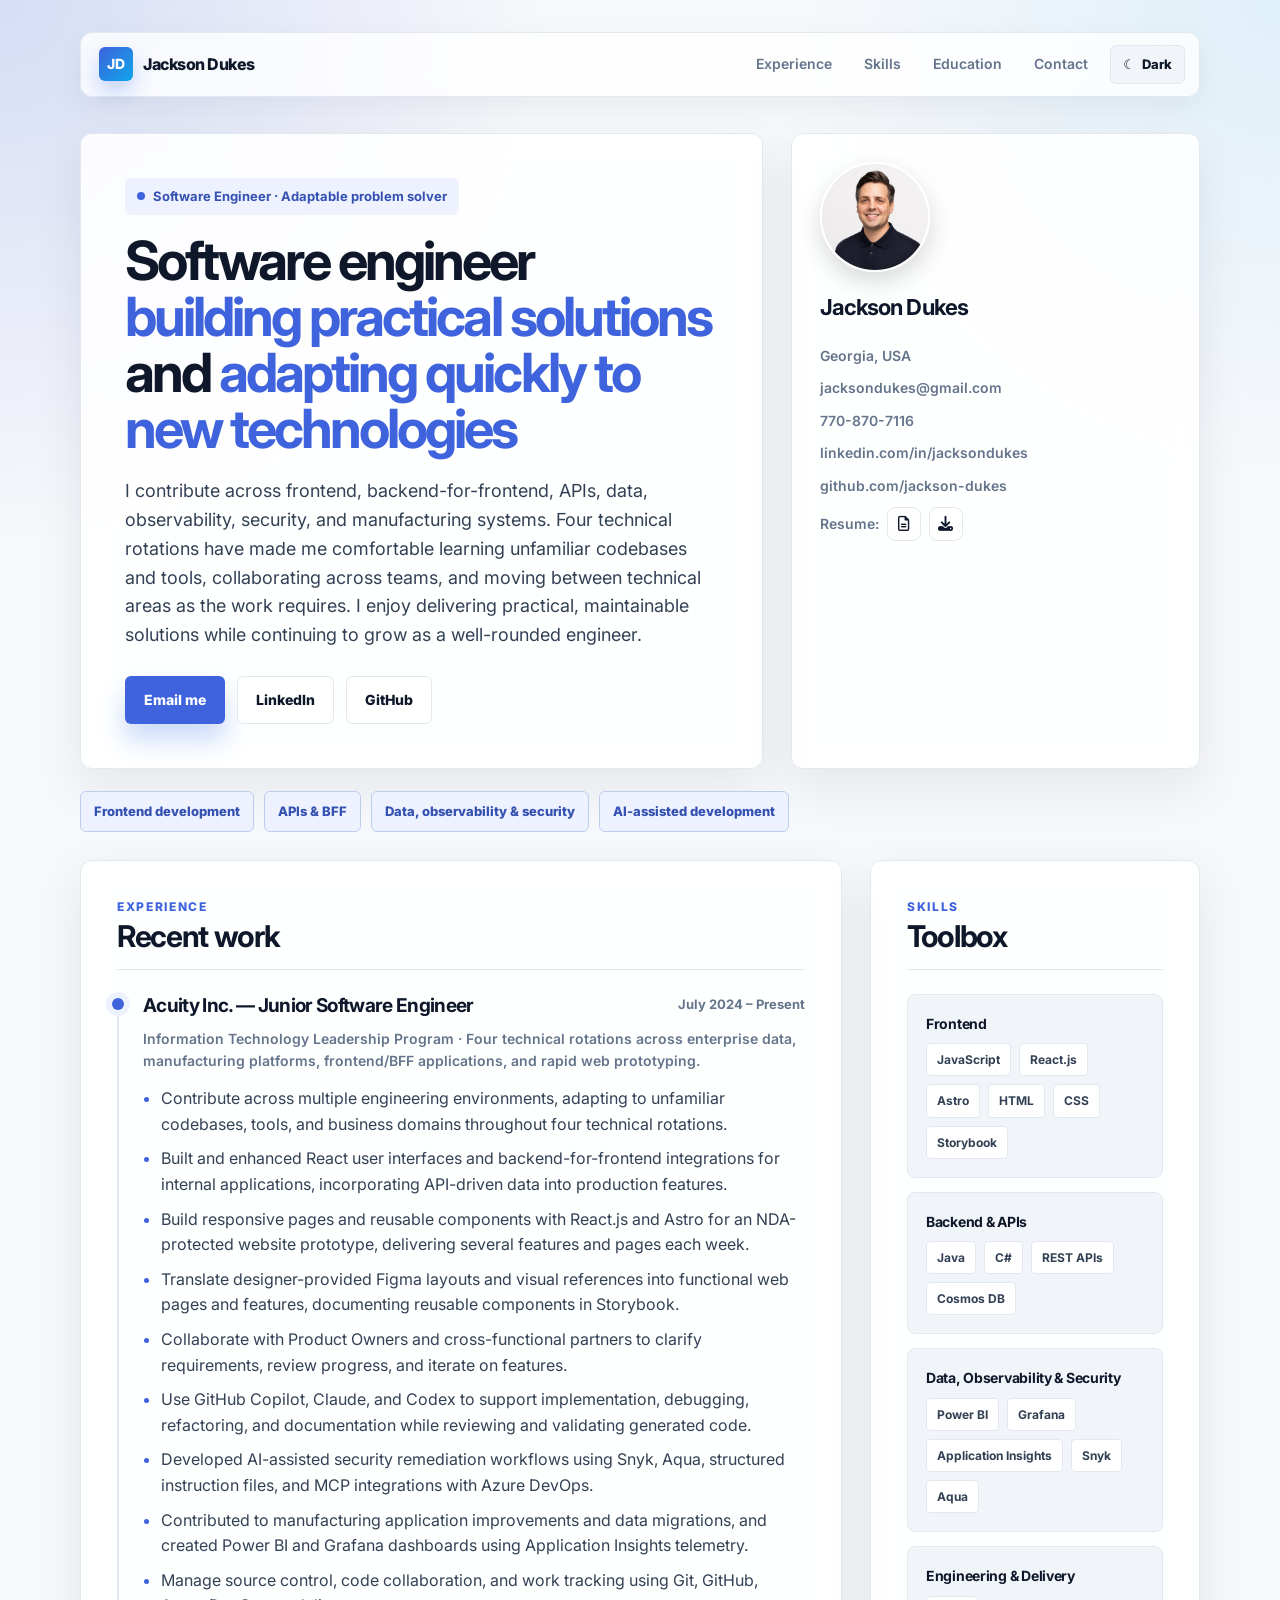
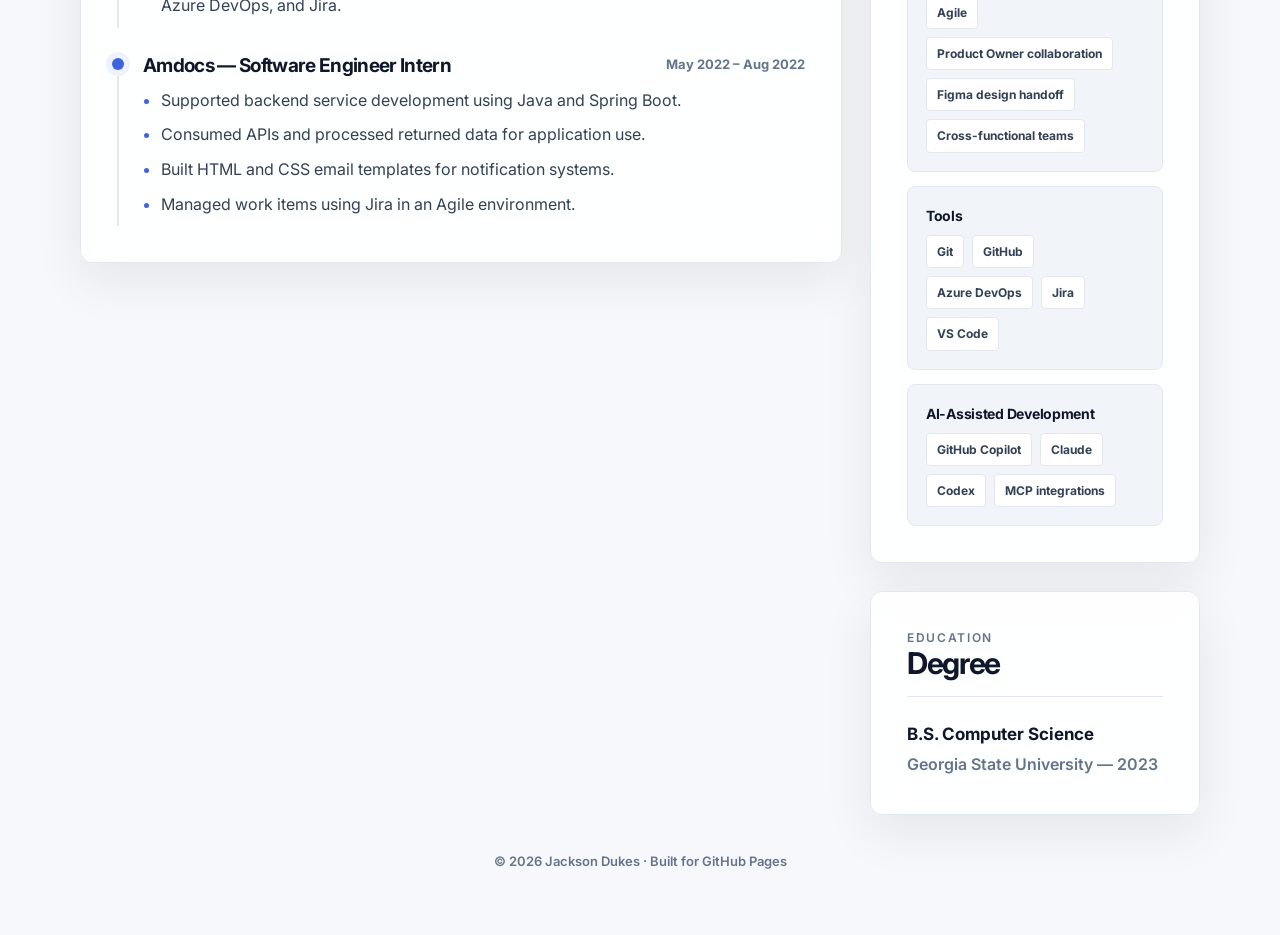
==== commit ec34962c: "Update hero copy" ====
--- a/index.html
+++ b/index.html
@@ -39,8 +39,8 @@
 
     <section class="hero" id="top">
       <div class="hero-card reveal">
-        <div class="eyebrow">Junior Software Engineer · Adaptable problem solver</div>
-        <h1 class="hero-title">Junior software engineer <span>building practical solutions</span> and <span>adapting quickly to new technologies</span></h1>
+        <div class="eyebrow">Software Engineer · Adaptable problem solver</div>
+        <h1 class="hero-title">Software engineer <span>building practical solutions</span> and <span>adapting quickly to new technologies</span></h1>
         <p class="hero-summary">
           I contribute across frontend, backend-for-frontend, APIs, data, observability, security, and manufacturing systems. Four technical rotations have made me comfortable learning unfamiliar codebases and tools, collaborating across teams, and moving between technical areas as the work requires. I enjoy delivering practical, maintainable solutions while continuing to grow as a well-rounded engineer.
         </p>
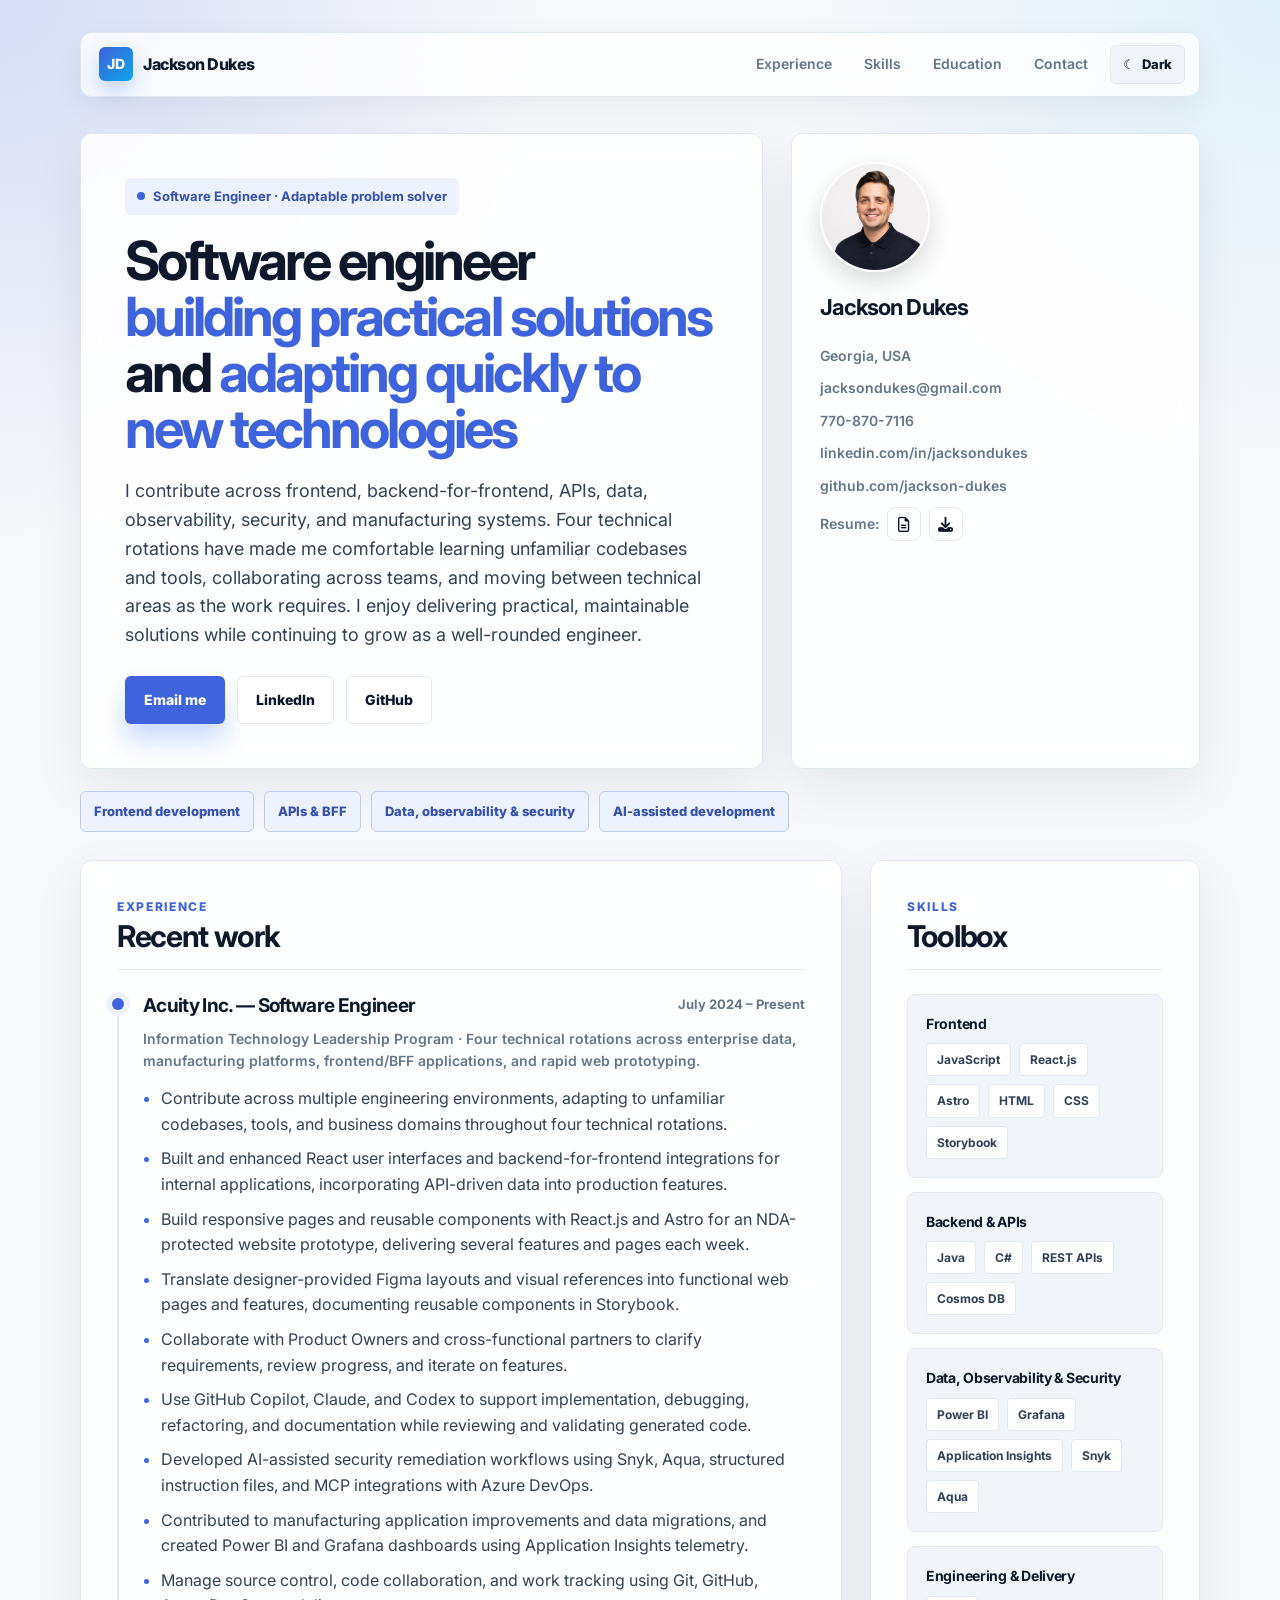
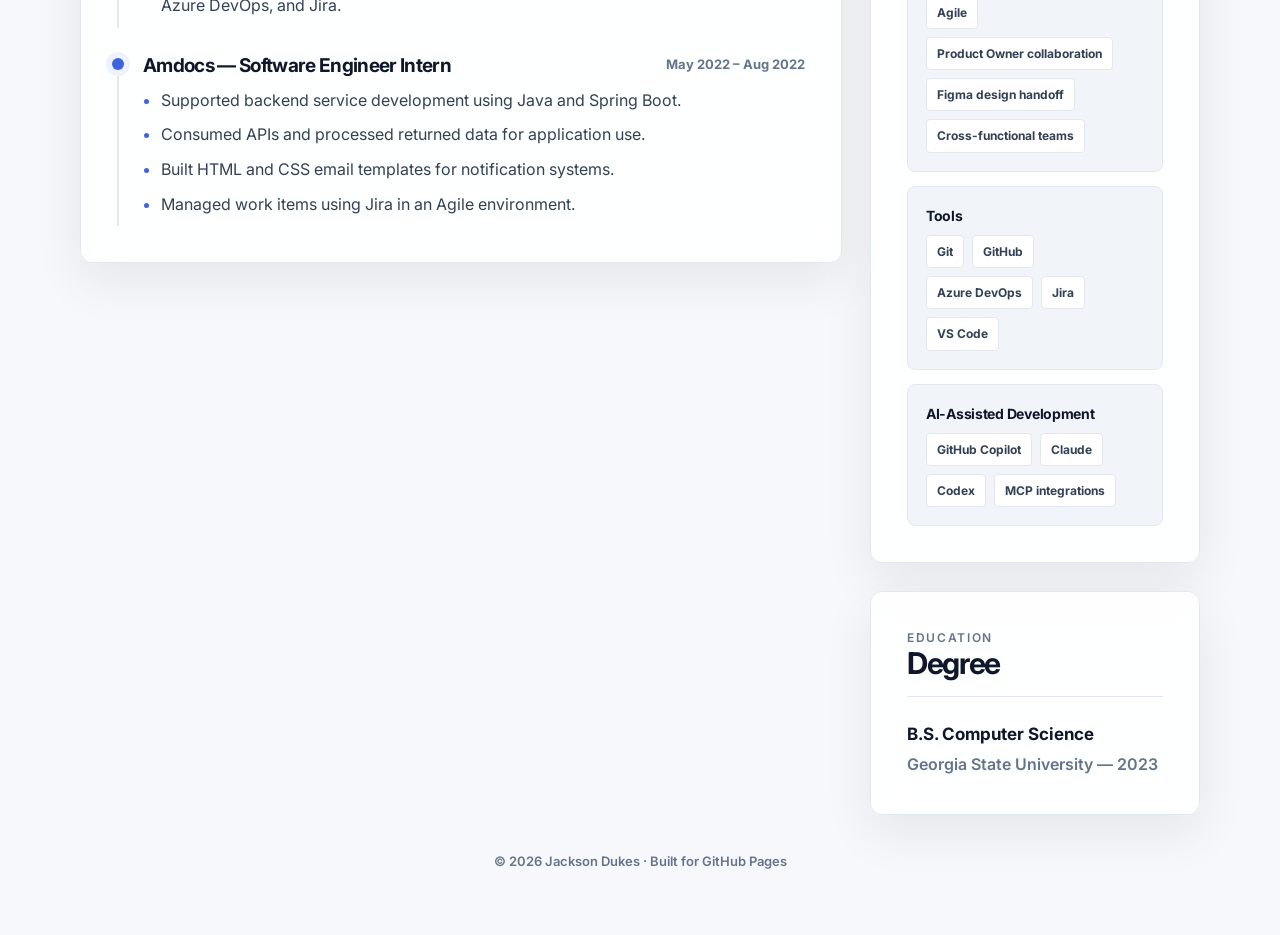
==== commit 31dcc705: "Update resume title and description" ====
--- a/index.html
+++ b/index.html
@@ -3,7 +3,7 @@
 <head>
   <meta charset="UTF-8" />
   <meta name="viewport" content="width=device-width, initial-scale=1.0" />
-  <meta name="description" content="Jackson Dukes — Junior software engineer with experience across frontend, backend-for-frontend, APIs, data, observability, security, and AI-assisted development." />
+  <meta name="description" content="Jackson Dukes — Software engineer with experience across frontend, backend-for-frontend, APIs, data, observability, security, and AI-assisted development." />
   <meta name="theme-color" content="#f7f8fb" />
   <title>Jackson Dukes | Software Engineer</title>
 
@@ -107,7 +107,7 @@
           <div class="timeline">
             <article class="role">
               <div class="role-top">
-                <h3>Acuity Inc. — Junior Software Engineer</h3>
+                <h3>Acuity Inc. — Software Engineer</h3>
                 <span class="role-meta">July 2024 – Present</span>
               </div>
               <p class="role-note">Information Technology Leadership Program · Four technical rotations across enterprise data, manufacturing platforms, frontend/BFF applications, and rapid web prototyping.</p>
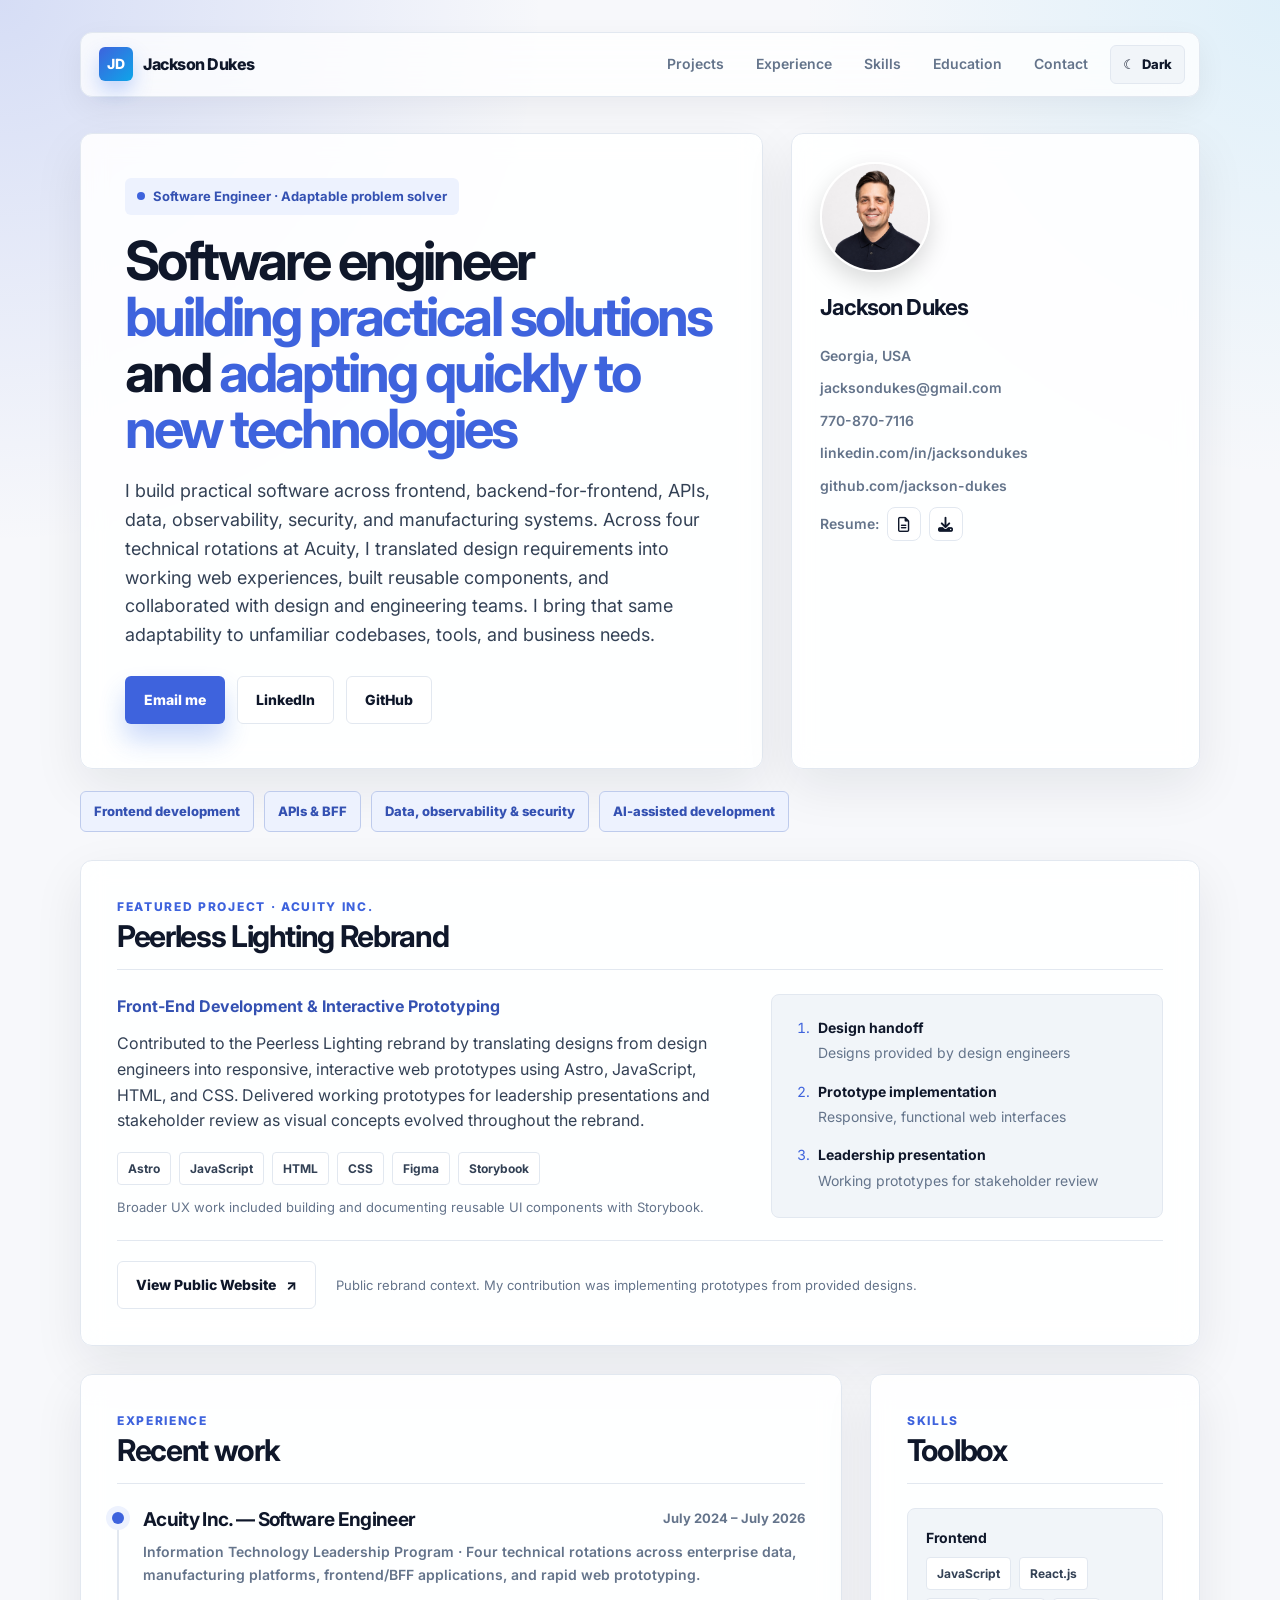
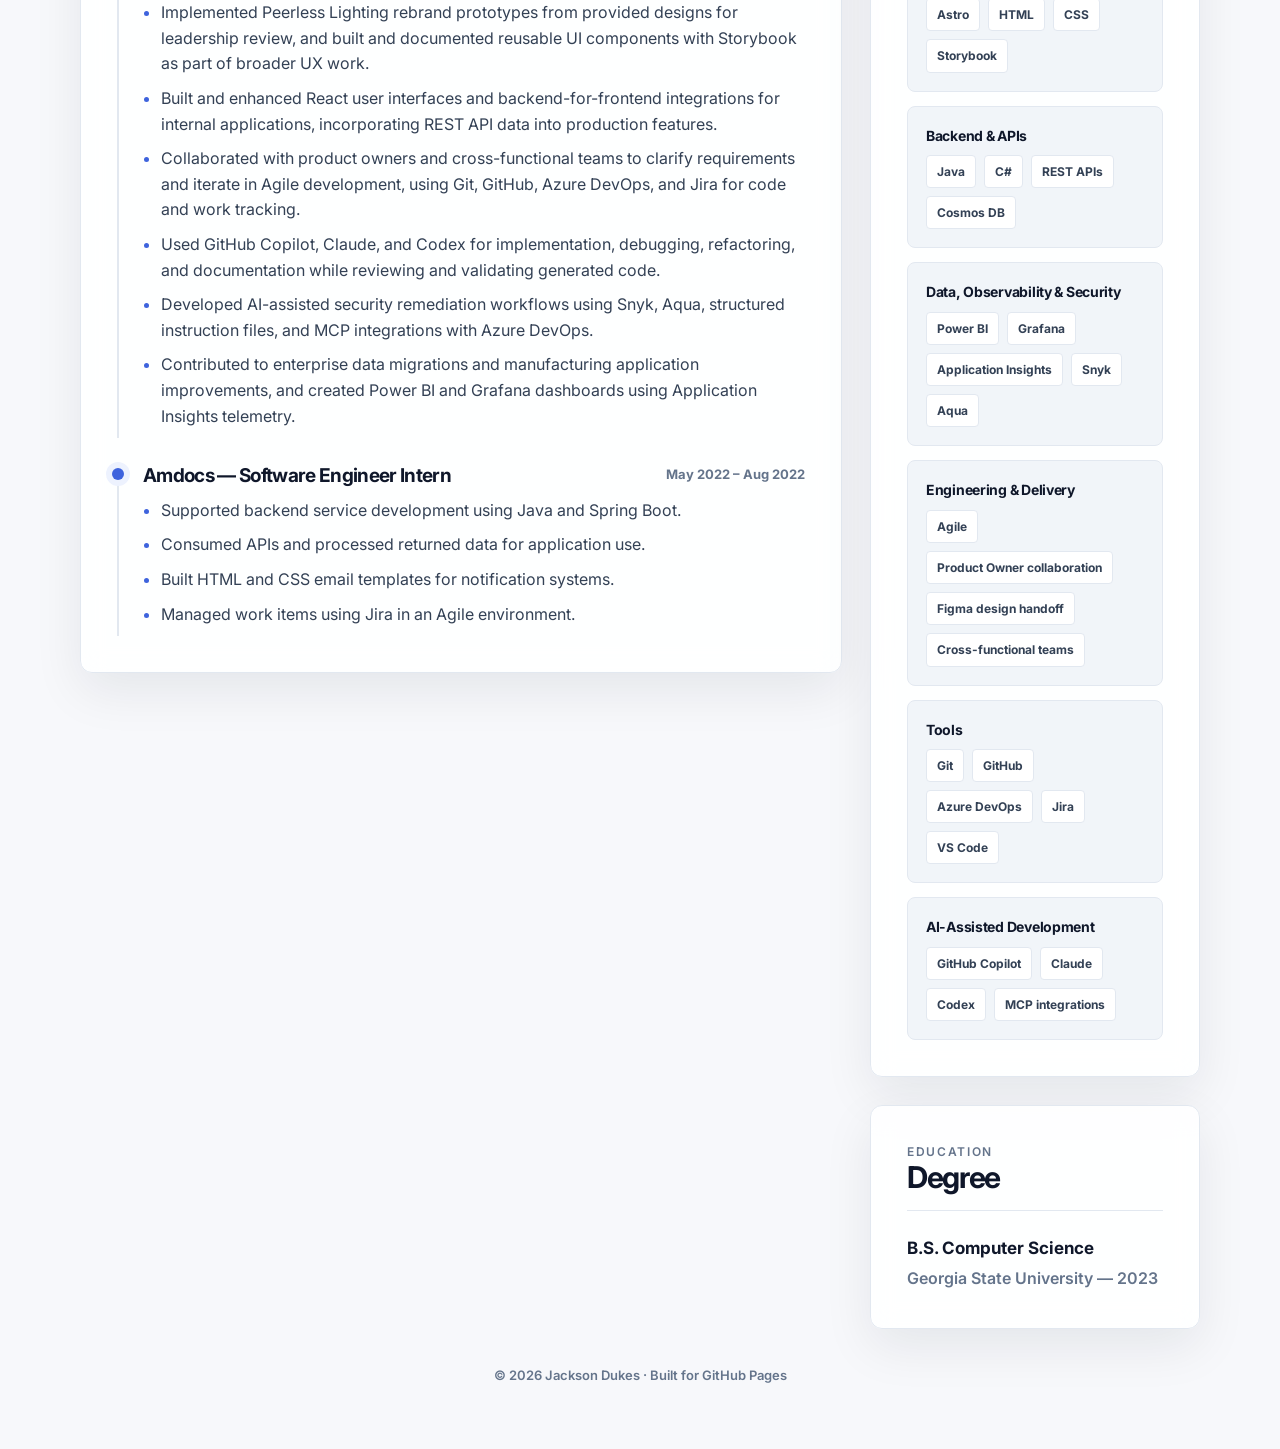
==== commit 4b057b67: "Feature Peerless Lighting prototype work in portfolio and resume" ====
--- a/index.html
+++ b/index.html
@@ -24,6 +24,7 @@
 
       <div class="nav-actions">
         <div class="nav-links" aria-label="Page sections">
+          <a href="#projects">Projects</a>
           <a href="#experience">Experience</a>
           <a href="#skills">Skills</a>
           <a href="#education">Education</a>
@@ -42,7 +43,7 @@
         <div class="eyebrow">Software Engineer · Adaptable problem solver</div>
         <h1 class="hero-title">Software engineer <span>building practical solutions</span> and <span>adapting quickly to new technologies</span></h1>
         <p class="hero-summary">
-          I contribute across frontend, backend-for-frontend, APIs, data, observability, security, and manufacturing systems. Four technical rotations have made me comfortable learning unfamiliar codebases and tools, collaborating across teams, and moving between technical areas as the work requires. I enjoy delivering practical, maintainable solutions while continuing to grow as a well-rounded engineer.
+          I build practical software across frontend, backend-for-frontend, APIs, data, observability, security, and manufacturing systems. Across four technical rotations at Acuity, I translated design requirements into working web experiences, built reusable components, and collaborated with design and engineering teams. I bring that same adaptability to unfamiliar codebases, tools, and business needs.
         </p>
 
         <div class="cta-row">
@@ -94,6 +95,42 @@
       <div class="focus-item reveal">AI-assisted development</div>
     </section>
 
+    <section class="section-card featured-project reveal" id="projects" aria-labelledby="peerless-title">
+      <div class="section-header">
+        <div>
+          <p class="section-kicker">Featured project · Acuity Inc.</p>
+          <h2 id="peerless-title">Peerless Lighting Rebrand</h2>
+        </div>
+      </div>
+
+      <div class="project-content">
+        <div>
+          <p class="project-subtitle">Front-End Development &amp; Interactive Prototyping</p>
+          <p class="project-description">Contributed to the Peerless Lighting rebrand by translating designs from design engineers into responsive, interactive web prototypes using Astro, JavaScript, HTML, and CSS. Delivered working prototypes for leadership presentations and stakeholder review as visual concepts evolved throughout the rebrand.</p>
+          <div class="chips" aria-label="Project technologies and related UX tools">
+            <span class="chip">Astro</span>
+            <span class="chip">JavaScript</span>
+            <span class="chip">HTML</span>
+            <span class="chip">CSS</span>
+            <span class="chip">Figma</span>
+            <span class="chip">Storybook</span>
+          </div>
+          <p class="project-context">Broader UX work included building and documenting reusable UI components with Storybook.</p>
+        </div>
+
+        <ol class="project-workflow" aria-label="Project workflow">
+          <li><strong>Design handoff</strong><span>Designs provided by design engineers</span></li>
+          <li><strong>Prototype implementation</strong><span>Responsive, functional web interfaces</span></li>
+          <li><strong>Leadership presentation</strong><span>Working prototypes for stakeholder review</span></li>
+        </ol>
+      </div>
+
+      <div class="project-link-row">
+        <a class="button secondary" href="https://www.peerlesslighting.com/" target="_blank" rel="noreferrer" aria-describedby="peerless-context">View Public Website <span aria-hidden="true">↗</span></a>
+        <p class="project-context" id="peerless-context">Public rebrand context. My contribution was implementing prototypes from provided designs.</p>
+      </div>
+    </section>
+
     <div class="content-grid">
       <div class="main-column">
         <section class="section-card reveal" id="experience">
@@ -108,19 +145,16 @@
             <article class="role">
               <div class="role-top">
                 <h3>Acuity Inc. — Software Engineer</h3>
-                <span class="role-meta">July 2024 – Present</span>
+                <span class="role-meta">July 2024 – July 2026</span>
               </div>
               <p class="role-note">Information Technology Leadership Program · Four technical rotations across enterprise data, manufacturing platforms, frontend/BFF applications, and rapid web prototyping.</p>
               <ul>
-                <li>Contribute across multiple engineering environments, adapting to unfamiliar codebases, tools, and business domains throughout four technical rotations.</li>
-                <li>Built and enhanced React user interfaces and backend-for-frontend integrations for internal applications, incorporating API-driven data into production features.</li>
-                <li>Build responsive pages and reusable components with React.js and Astro for an NDA-protected website prototype, delivering several features and pages each week.</li>
-                <li>Translate designer-provided Figma layouts and visual references into functional web pages and features, documenting reusable components in Storybook.</li>
-                <li>Collaborate with Product Owners and cross-functional partners to clarify requirements, review progress, and iterate on features.</li>
-                <li>Use GitHub Copilot, Claude, and Codex to support implementation, debugging, refactoring, and documentation while reviewing and validating generated code.</li>
+                <li>Implemented Peerless Lighting rebrand prototypes from provided designs for leadership review, and built and documented reusable UI components with Storybook as part of broader UX work.</li>
+                <li>Built and enhanced React user interfaces and backend-for-frontend integrations for internal applications, incorporating REST API data into production features.</li>
+                <li>Collaborated with product owners and cross-functional teams to clarify requirements and iterate in Agile development, using Git, GitHub, Azure DevOps, and Jira for code and work tracking.</li>
+                <li>Used GitHub Copilot, Claude, and Codex for implementation, debugging, refactoring, and documentation while reviewing and validating generated code.</li>
                 <li>Developed AI-assisted security remediation workflows using Snyk, Aqua, structured instruction files, and MCP integrations with Azure DevOps.</li>
-                <li>Contributed to manufacturing application improvements and data migrations, and created Power BI and Grafana dashboards using Application Insights telemetry.</li>
-                <li>Manage source control, code collaboration, and work tracking using Git, GitHub, Azure DevOps, and Jira.</li>
+                <li>Contributed to enterprise data migrations and manufacturing application improvements, and created Power BI and Grafana dashboards using Application Insights telemetry.</li>
               </ul>
             </article>
 
--- a/styles.css
+++ b/styles.css
@@ -436,6 +436,89 @@
   letter-spacing: -0.045em;
 }
 
+/* Featured project */
+
+.featured-project {
+  margin-bottom: 28px;
+}
+
+#projects {
+  scroll-margin-top: 100px;
+}
+
+.project-content {
+  display: grid;
+  grid-template-columns: minmax(0, 1.6fr) minmax(240px, 1fr);
+  gap: 28px;
+}
+
+.project-subtitle {
+  margin: 0 0 12px;
+  font-weight: 700;
+  color: var(--accent-dark);
+}
+
+.project-description {
+  margin: 0 0 18px;
+  color: var(--body-text);
+}
+
+.project-workflow {
+  display: grid;
+  gap: 16px;
+  align-content: start;
+  margin: 0;
+  padding: 22px 22px 22px 42px;
+  background: var(--surface-soft);
+  border: 1px solid var(--line);
+  border-radius: var(--radius-md);
+}
+
+.project-workflow li {
+  margin: 0;
+  padding-left: 4px;
+  font-size: 14px;
+}
+
+.project-workflow strong,
+.project-workflow span {
+  display: block;
+}
+
+.project-workflow strong {
+  color: var(--text);
+}
+
+.project-workflow span {
+  margin-top: 3px;
+  color: var(--muted);
+}
+
+.project-link-row {
+  display: flex;
+  flex-wrap: wrap;
+  align-items: center;
+  gap: 12px 20px;
+  margin-top: 22px;
+  padding-top: 20px;
+  border-top: 1px solid var(--line);
+}
+
+.project-link-row .button {
+  gap: 10px;
+}
+
+.project-context {
+  margin: 12px 0 0;
+  color: var(--muted);
+  font-size: 13px;
+}
+
+.project-link-row .project-context {
+  flex: 1 1 260px;
+  margin: 0;
+}
+
 /* Experience */
 
 .timeline {
@@ -592,7 +675,8 @@
 
 @media (max-width: 900px) {
   .hero,
-  .content-grid {
+  .content-grid,
+  .project-content {
     grid-template-columns: 1fr;
   }
 
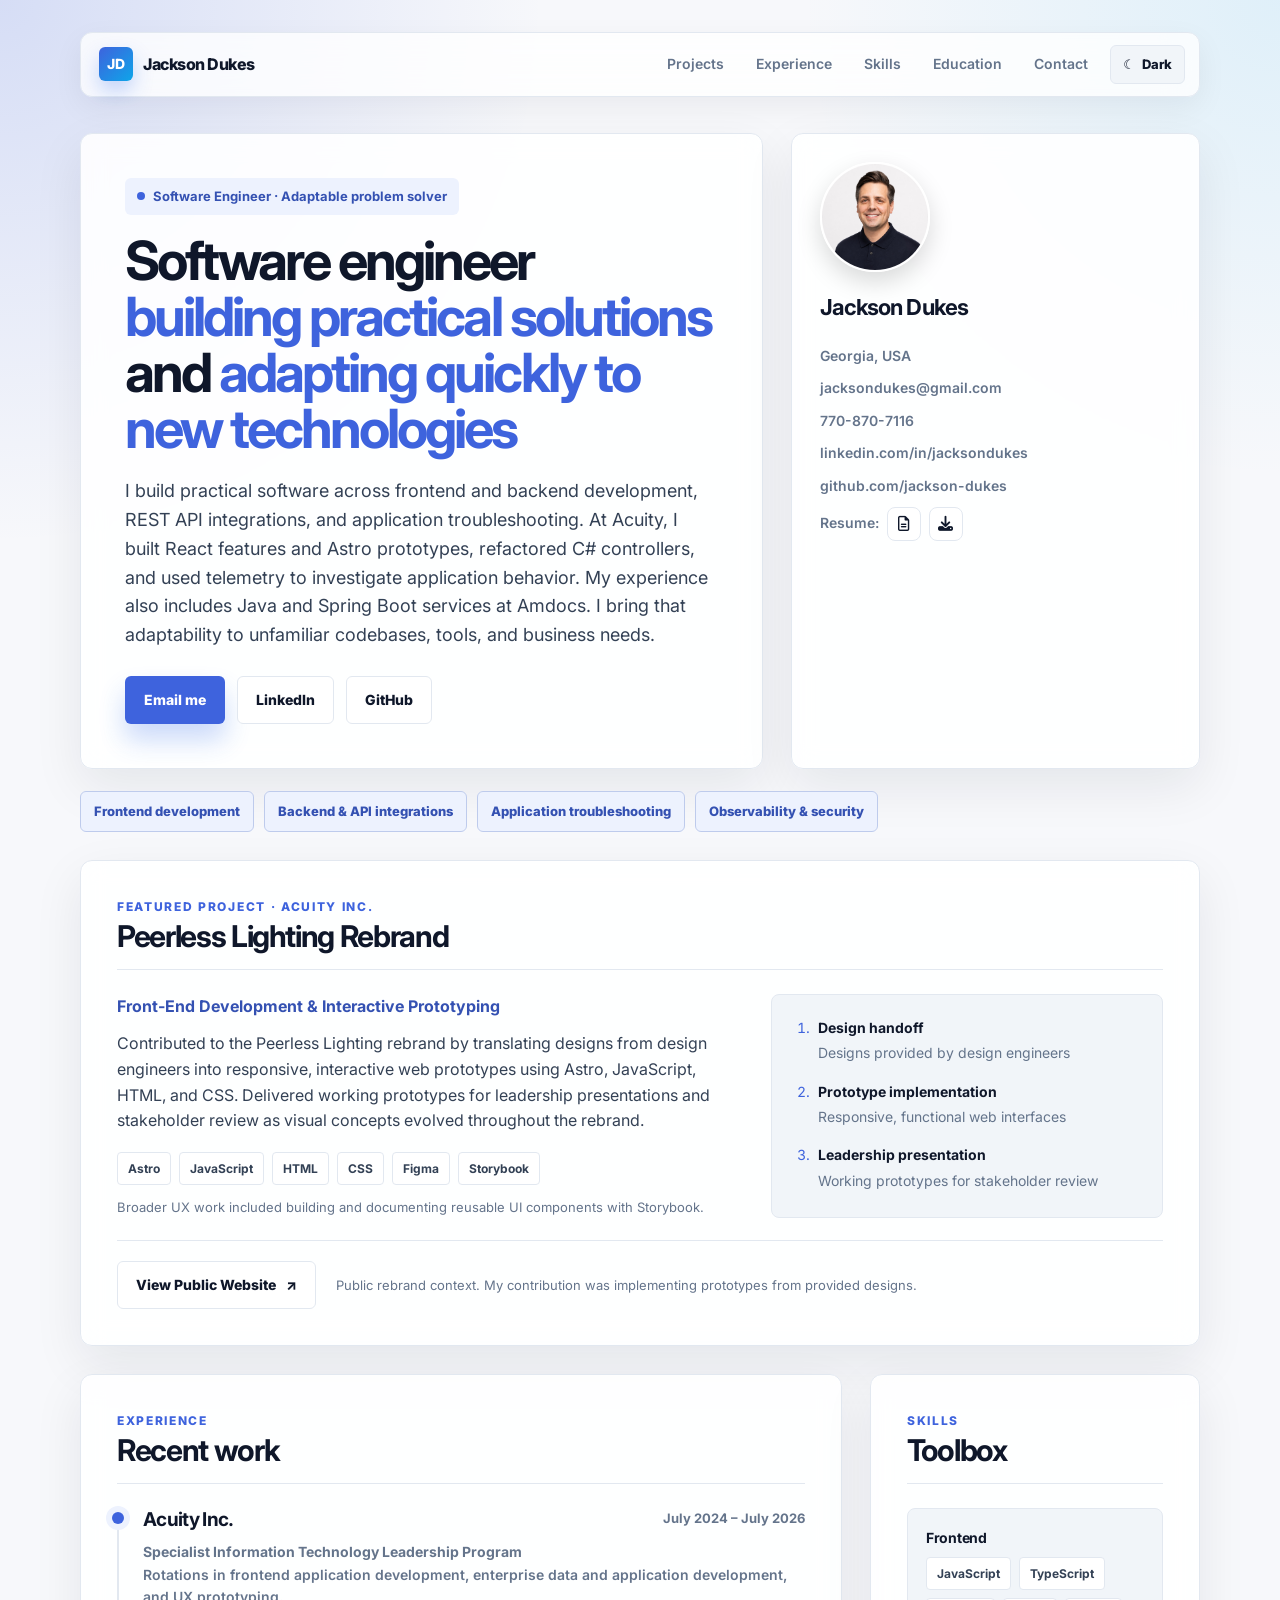
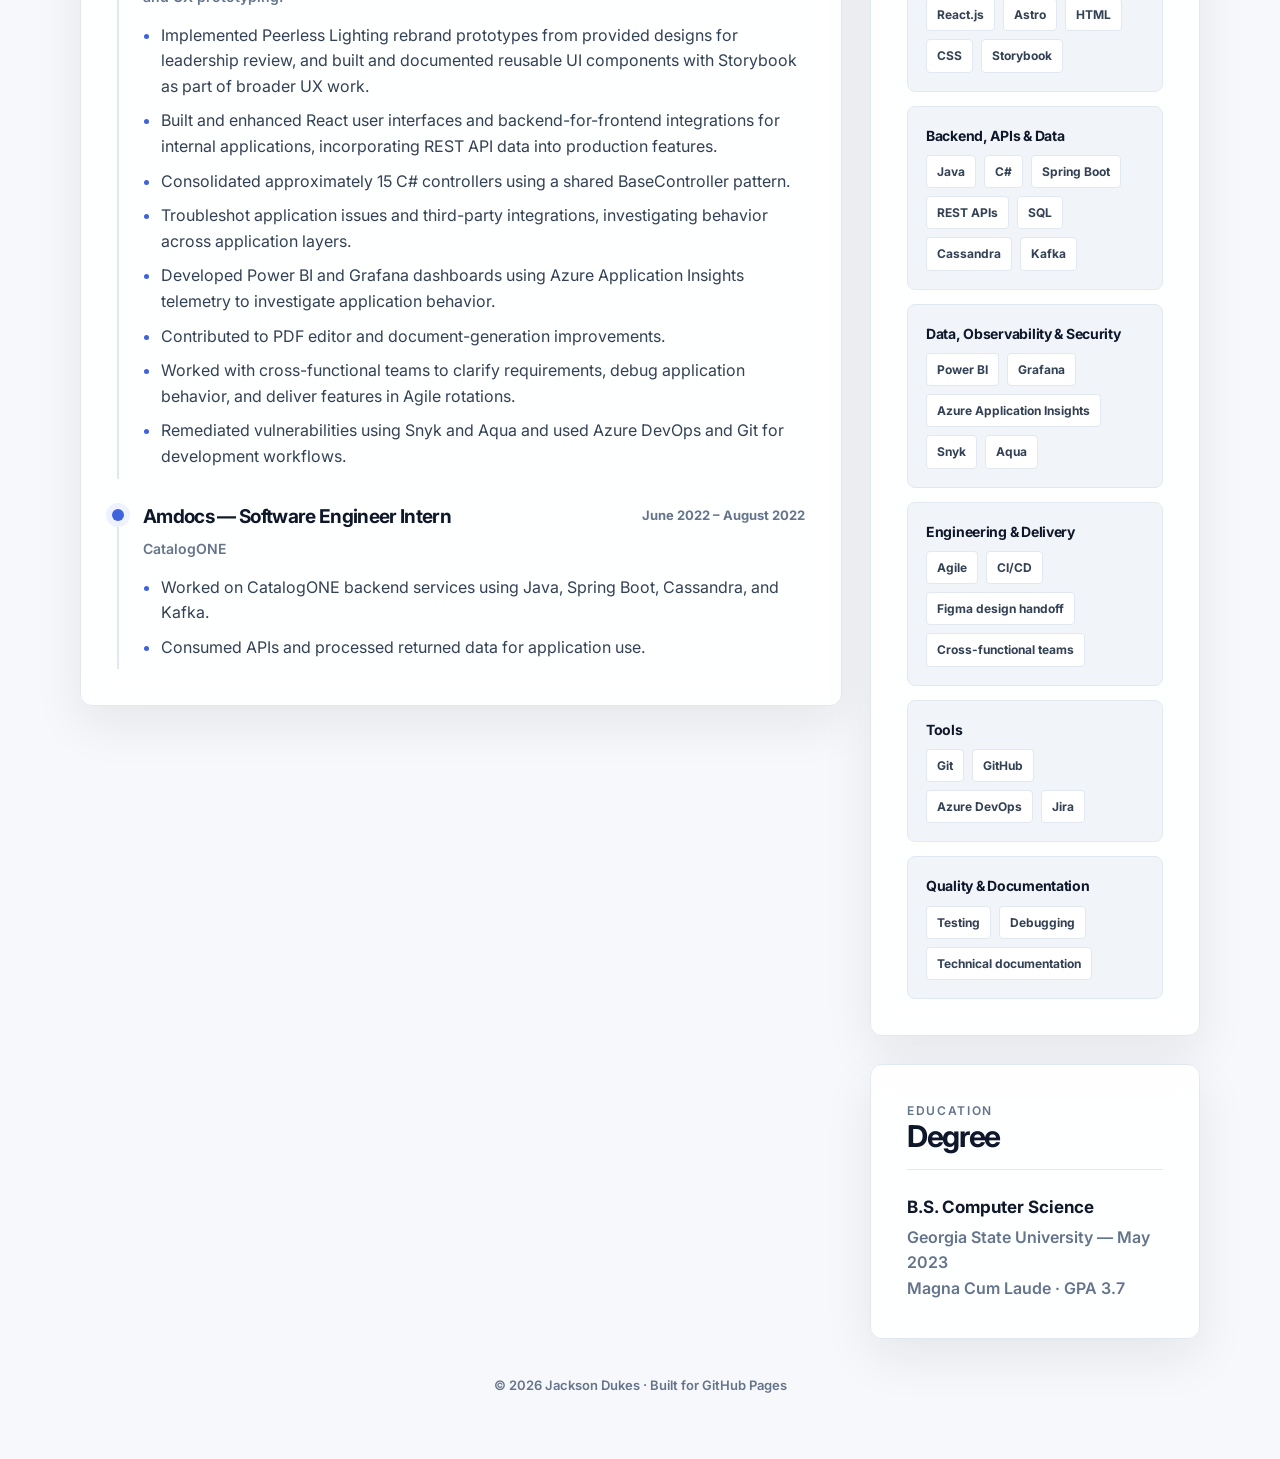
==== commit a1d3d2cc: "Refresh resume and portfolio content" ====
--- a/index.html
+++ b/index.html
@@ -3,7 +3,7 @@
 <head>
   <meta charset="UTF-8" />
   <meta name="viewport" content="width=device-width, initial-scale=1.0" />
-  <meta name="description" content="Jackson Dukes — Software engineer with experience across frontend, backend-for-frontend, APIs, data, observability, security, and AI-assisted development." />
+  <meta name="description" content="Jackson Dukes — Software engineer with experience in frontend and backend development, REST API integrations, application troubleshooting, and observability." />
   <meta name="theme-color" content="#f7f8fb" />
   <title>Jackson Dukes | Software Engineer</title>
 
@@ -43,7 +43,7 @@
         <div class="eyebrow">Software Engineer · Adaptable problem solver</div>
         <h1 class="hero-title">Software engineer <span>building practical solutions</span> and <span>adapting quickly to new technologies</span></h1>
         <p class="hero-summary">
-          I build practical software across frontend, backend-for-frontend, APIs, data, observability, security, and manufacturing systems. Across four technical rotations at Acuity, I translated design requirements into working web experiences, built reusable components, and collaborated with design and engineering teams. I bring that same adaptability to unfamiliar codebases, tools, and business needs.
+          I build practical software across frontend and backend development, REST API integrations, and application troubleshooting. At Acuity, I built React features and Astro prototypes, refactored C# controllers, and used telemetry to investigate application behavior. My experience also includes Java and Spring Boot services at Amdocs. I bring that adaptability to unfamiliar codebases, tools, and business needs.
         </p>
 
         <div class="cta-row">
@@ -90,9 +90,9 @@
 
     <section class="focus-strip" aria-label="Professional focus areas">
       <div class="focus-item reveal">Frontend development</div>
-      <div class="focus-item reveal">APIs & BFF</div>
-      <div class="focus-item reveal">Data, observability & security</div>
-      <div class="focus-item reveal">AI-assisted development</div>
+      <div class="focus-item reveal">Backend & API integrations</div>
+      <div class="focus-item reveal">Application troubleshooting</div>
+      <div class="focus-item reveal">Observability & security</div>
     </section>
 
     <section class="section-card featured-project reveal" id="projects" aria-labelledby="peerless-title">
@@ -144,30 +144,31 @@
           <div class="timeline">
             <article class="role">
               <div class="role-top">
-                <h3>Acuity Inc. — Software Engineer</h3>
+                <h3>Acuity Inc.</h3>
                 <span class="role-meta">July 2024 – July 2026</span>
               </div>
-              <p class="role-note">Information Technology Leadership Program · Four technical rotations across enterprise data, manufacturing platforms, frontend/BFF applications, and rapid web prototyping.</p>
+              <p class="role-note"><strong>Specialist Information Technology Leadership Program</strong><br>Rotations in frontend application development, enterprise data and application development, and UX prototyping.</p>
               <ul>
                 <li>Implemented Peerless Lighting rebrand prototypes from provided designs for leadership review, and built and documented reusable UI components with Storybook as part of broader UX work.</li>
                 <li>Built and enhanced React user interfaces and backend-for-frontend integrations for internal applications, incorporating REST API data into production features.</li>
-                <li>Collaborated with product owners and cross-functional teams to clarify requirements and iterate in Agile development, using Git, GitHub, Azure DevOps, and Jira for code and work tracking.</li>
-                <li>Used GitHub Copilot, Claude, and Codex for implementation, debugging, refactoring, and documentation while reviewing and validating generated code.</li>
-                <li>Developed AI-assisted security remediation workflows using Snyk, Aqua, structured instruction files, and MCP integrations with Azure DevOps.</li>
-                <li>Contributed to enterprise data migrations and manufacturing application improvements, and created Power BI and Grafana dashboards using Application Insights telemetry.</li>
+                <li>Consolidated approximately 15 C# controllers using a shared BaseController pattern.</li>
+                <li>Troubleshot application issues and third-party integrations, investigating behavior across application layers.</li>
+                <li>Developed Power BI and Grafana dashboards using Azure Application Insights telemetry to investigate application behavior.</li>
+                <li>Contributed to PDF editor and document-generation improvements.</li>
+                <li>Worked with cross-functional teams to clarify requirements, debug application behavior, and deliver features in Agile rotations.</li>
+                <li>Remediated vulnerabilities using Snyk and Aqua and used Azure DevOps and Git for development workflows.</li>
               </ul>
             </article>
 
             <article class="role">
               <div class="role-top">
                 <h3>Amdocs — Software Engineer Intern</h3>
-                <span class="role-meta">May 2022 – Aug 2022</span>
-              </div>
+                <span class="role-meta">June 2022 – August 2022</span>
+              </div>
+              <p class="role-note">CatalogONE</p>
               <ul>
-                <li>Supported backend service development using Java and Spring Boot.</li>
+                <li>Worked on CatalogONE backend services using Java, Spring Boot, Cassandra, and Kafka.</li>
                 <li>Consumed APIs and processed returned data for application use.</li>
-                <li>Built HTML and CSS email templates for notification systems.</li>
-                <li>Managed work items using Jira in an Agile environment.</li>
               </ul>
             </article>
           </div>
@@ -188,6 +189,7 @@
               <h3>Frontend</h3>
               <div class="chips">
                 <span class="chip">JavaScript</span>
+                <span class="chip">TypeScript</span>
                 <span class="chip">React.js</span>
                 <span class="chip">Astro</span>
                 <span class="chip">HTML</span>
@@ -197,12 +199,15 @@
             </div>
 
             <div class="skill-group">
-              <h3>Backend & APIs</h3>
+              <h3>Backend, APIs & Data</h3>
               <div class="chips">
                 <span class="chip">Java</span>
                 <span class="chip">C#</span>
+                <span class="chip">Spring Boot</span>
                 <span class="chip">REST APIs</span>
-                <span class="chip">Cosmos DB</span>
+                <span class="chip">SQL</span>
+                <span class="chip">Cassandra</span>
+                <span class="chip">Kafka</span>
               </div>
             </div>
 
@@ -211,7 +216,7 @@
               <div class="chips">
                 <span class="chip">Power BI</span>
                 <span class="chip">Grafana</span>
-                <span class="chip">Application Insights</span>
+                <span class="chip">Azure Application Insights</span>
                 <span class="chip">Snyk</span>
                 <span class="chip">Aqua</span>
               </div>
@@ -221,7 +226,7 @@
               <h3>Engineering & Delivery</h3>
               <div class="chips">
                 <span class="chip">Agile</span>
-                <span class="chip">Product Owner collaboration</span>
+                <span class="chip">CI/CD</span>
                 <span class="chip">Figma design handoff</span>
                 <span class="chip">Cross-functional teams</span>
               </div>
@@ -234,17 +239,15 @@
                 <span class="chip">GitHub</span>
                 <span class="chip">Azure DevOps</span>
                 <span class="chip">Jira</span>
-                <span class="chip">VS Code</span>
-              </div>
-            </div>
-
-            <div class="skill-group">
-              <h3>AI-Assisted Development</h3>
-              <div class="chips">
-                <span class="chip">GitHub Copilot</span>
-                <span class="chip">Claude</span>
-                <span class="chip">Codex</span>
-                <span class="chip">MCP integrations</span>
+              </div>
+            </div>
+
+            <div class="skill-group">
+              <h3>Quality & Documentation</h3>
+              <div class="chips">
+                <span class="chip">Testing</span>
+                <span class="chip">Debugging</span>
+                <span class="chip">Technical documentation</span>
               </div>
             </div>
           </div>
@@ -257,7 +260,8 @@
               <h2>Degree</h2>
             </div>
           </div>
-          <p><strong>B.S. Computer Science</strong>Georgia State University — 2023</p>
+          <p><strong>B.S. Computer Science</strong>Georgia State University — May 2023</p>
+          <p>Magna Cum Laude · GPA 3.7</p>
         </section>
       </aside>
     </div>
